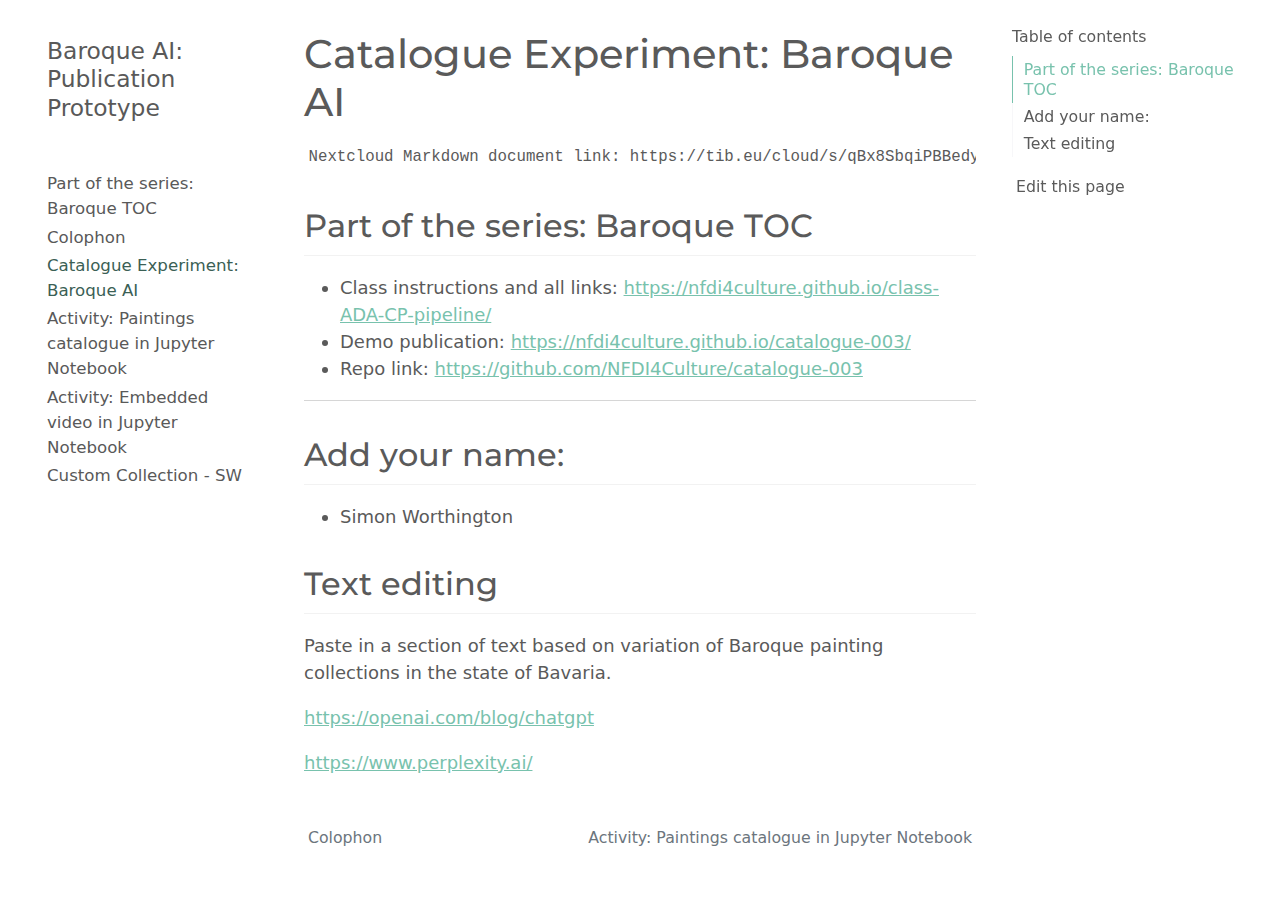
==== docs/collection003.html @ 7a8c7f81 "updates" ====
<!DOCTYPE html>
<html xmlns="http://www.w3.org/1999/xhtml" lang="en" xml:lang="en"><head>

<meta charset="utf-8">
<meta name="generator" content="quarto-1.2.475">

<meta name="viewport" content="width=device-width, initial-scale=1.0, user-scalable=yes">


<title>Baroque AI: Publication Prototype - 3&nbsp; Catalogue Experiment: Baroque AI</title>
<style>
code{white-space: pre-wrap;}
span.smallcaps{font-variant: small-caps;}
div.columns{display: flex; gap: min(4vw, 1.5em);}
div.column{flex: auto; overflow-x: auto;}
div.hanging-indent{margin-left: 1.5em; text-indent: -1.5em;}
ul.task-list{list-style: none;}
ul.task-list li input[type="checkbox"] {
  width: 0.8em;
  margin: 0 0.8em 0.2em -1.6em;
  vertical-align: middle;
}
</style>


<script src="site_libs/quarto-nav/quarto-nav.js"></script>
<script src="site_libs/quarto-nav/headroom.min.js"></script>
<script src="site_libs/clipboard/clipboard.min.js"></script>
<script src="site_libs/quarto-search/autocomplete.umd.js"></script>
<script src="site_libs/quarto-search/fuse.min.js"></script>
<script src="site_libs/quarto-search/quarto-search.js"></script>
<meta name="quarto:offset" content="./">
<link href="./paintings.html" rel="next">
<link href="./colophon.html" rel="prev">
<script src="site_libs/quarto-html/quarto.js"></script>
<script src="site_libs/quarto-html/popper.min.js"></script>
<script src="site_libs/quarto-html/tippy.umd.min.js"></script>
<script src="site_libs/quarto-html/anchor.min.js"></script>
<link href="site_libs/quarto-html/tippy.css" rel="stylesheet">
<link href="site_libs/quarto-html/quarto-syntax-highlighting.css" rel="stylesheet" id="quarto-text-highlighting-styles">
<script src="site_libs/bootstrap/bootstrap.min.js"></script>
<link href="site_libs/bootstrap/bootstrap-icons.css" rel="stylesheet">
<link href="site_libs/bootstrap/bootstrap.min.css" rel="stylesheet" id="quarto-bootstrap" data-mode="light">
<script id="quarto-search-options" type="application/json">{
  "location": "sidebar",
  "copy-button": false,
  "collapse-after": 3,
  "panel-placement": "start",
  "type": "textbox",
  "limit": 20,
  "language": {
    "search-no-results-text": "No results",
    "search-matching-documents-text": "matching documents",
    "search-copy-link-title": "Copy link to search",
    "search-hide-matches-text": "Hide additional matches",
    "search-more-match-text": "more match in this document",
    "search-more-matches-text": "more matches in this document",
    "search-clear-button-title": "Clear",
    "search-detached-cancel-button-title": "Cancel",
    "search-submit-button-title": "Submit"
  }
}</script>
<script async="" src="https://hypothes.is/embed.js"></script>


</head>

<body class="nav-sidebar floating">

<div id="quarto-search-results"></div>
  <header id="quarto-header" class="headroom fixed-top">
  <nav class="quarto-secondary-nav" data-bs-toggle="collapse" data-bs-target="#quarto-sidebar" aria-controls="quarto-sidebar" aria-expanded="false" aria-label="Toggle sidebar navigation" onclick="if (window.quartoToggleHeadroom) { window.quartoToggleHeadroom(); }">
    <div class="container-fluid d-flex justify-content-between">
      <h1 class="quarto-secondary-nav-title"><span class="chapter-title">Catalogue Experiment: Baroque AI</span></h1>
      <button type="button" class="quarto-btn-toggle btn" aria-label="Show secondary navigation">
        <i class="bi bi-chevron-right"></i>
      </button>
    </div>
  </nav>
</header>
<!-- content -->
<div id="quarto-content" class="quarto-container page-columns page-rows-contents page-layout-article">
<!-- sidebar -->
  <nav id="quarto-sidebar" class="sidebar collapse sidebar-navigation floating overflow-auto">
    <div class="pt-lg-2 mt-2 text-left sidebar-header">
    <div class="sidebar-title mb-0 py-0">
      <a href="./">Baroque AI: Publication Prototype</a> 
        <div class="sidebar-tools-main">
    <a href="https://github.com/NFDI4Culture/catalogue-003" title="Source Code" class="sidebar-tool px-1"><i class="bi bi-github"></i></a>
    <a href="./Baroque-AI--Publication-Prototype.pdf" title="Download PDF" class="sidebar-tool px-1"><i class="bi bi-file-pdf"></i></a>
</div>
    </div>
      </div>
      <div class="mt-2 flex-shrink-0 align-items-center">
        <div class="sidebar-search">
        <div id="quarto-search" class="" title="Search"></div>
        </div>
      </div>
    <div class="sidebar-menu-container"> 
    <ul class="list-unstyled mt-1">
        <li class="sidebar-item">
  <div class="sidebar-item-container"> 
  <a href="./index.html" class="sidebar-item-text sidebar-link"><span class="chapter-title">Part of the series: Baroque TOC</span></a>
  </div>
</li>
        <li class="sidebar-item">
  <div class="sidebar-item-container"> 
  <a href="./colophon.html" class="sidebar-item-text sidebar-link"><span class="chapter-title">Colophon</span></a>
  </div>
</li>
        <li class="sidebar-item">
  <div class="sidebar-item-container"> 
  <a href="./collection003.html" class="sidebar-item-text sidebar-link active"><span class="chapter-title">Catalogue Experiment: Baroque AI</span></a>
  </div>
</li>
        <li class="sidebar-item">
  <div class="sidebar-item-container"> 
  <a href="./paintings.html" class="sidebar-item-text sidebar-link"><span class="chapter-title">Activity: Paintings catalogue in Jupyter Notebook</span></a>
  </div>
</li>
        <li class="sidebar-item">
  <div class="sidebar-item-container"> 
  <a href="./video.html" class="sidebar-item-text sidebar-link"><span class="chapter-title">Activity: Embedded video in Jupyter Notebook</span></a>
  </div>
</li>
        <li class="sidebar-item">
  <div class="sidebar-item-container"> 
  <a href="./sw-collection.html" class="sidebar-item-text sidebar-link"><span class="chapter-title">Custom Collection - SW</span></a>
  </div>
</li>
    </ul>
    </div>
</nav>
<!-- margin-sidebar -->
    <div id="quarto-margin-sidebar" class="sidebar margin-sidebar">
        <nav id="TOC" role="doc-toc" class="toc-active">
    <h2 id="toc-title">Table of contents</h2>
   
  <ul>
  <li><a href="#part-of-the-series-baroque-toc" id="toc-part-of-the-series-baroque-toc" class="nav-link active" data-scroll-target="#part-of-the-series-baroque-toc">Part of the series: Baroque TOC</a></li>
  <li><a href="#add-your-name" id="toc-add-your-name" class="nav-link" data-scroll-target="#add-your-name">Add your name:</a></li>
  <li><a href="#text-editing" id="toc-text-editing" class="nav-link" data-scroll-target="#text-editing">Text editing</a></li>
  </ul>
<div class="toc-actions"><div><i class="bi bi-github"></i></div><div class="action-links"><p><a href="https://github.com/NFDI4Culture/catalogue-003/edit/main/collection003.qmd" class="toc-action">Edit this page</a></p></div></div></nav>
    </div>
<!-- main -->
<main class="content" id="quarto-document-content">

<header id="title-block-header" class="quarto-title-block default">
<div class="quarto-title">
<h1 class="title d-none d-lg-block"><span class="chapter-title">Catalogue Experiment: Baroque AI</span></h1>
</div>



<div class="quarto-title-meta">

    
  
    
  </div>
  

</header>

<pre><code>Nextcloud Markdown document link: https://tib.eu/cloud/s/qBx8SbqiPBBedye </code></pre>
<section id="part-of-the-series-baroque-toc" class="level2">
<h2 class="anchored" data-anchor-id="part-of-the-series-baroque-toc">Part of the series: Baroque TOC</h2>
<ul>
<li>Class instructions and all links: <a href="https://nfdi4culture.github.io/class-ADA-CP-pipeline/" class="uri">https://nfdi4culture.github.io/class-ADA-CP-pipeline/</a></li>
<li>Demo publication: <a href="https://nfdi4culture.github.io/catalogue-003/" class="uri">https://nfdi4culture.github.io/catalogue-003/</a></li>
<li>Repo link: <a href="https://github.com/NFDI4Culture/catalogue-003" class="uri">https://github.com/NFDI4Culture/catalogue-003</a></li>
</ul>
<hr>
</section>
<section id="add-your-name" class="level2">
<h2 class="anchored" data-anchor-id="add-your-name">Add your name:</h2>
<ul>
<li>Simon Worthington</li>
</ul>
</section>
<section id="text-editing" class="level2">
<h2 class="anchored" data-anchor-id="text-editing">Text editing</h2>
<p>Paste in a section of text based on variation of Baroque painting collections in the state of Bavaria.</p>
<p><a href="https://openai.com/blog/chatgpt" class="uri">https://openai.com/blog/chatgpt</a></p>
<p><a href="https://www.perplexity.ai/" class="uri">https://www.perplexity.ai/</a></p>


</section>

</main> <!-- /main -->
<script id="quarto-html-after-body" type="application/javascript">
window.document.addEventListener("DOMContentLoaded", function (event) {
  const toggleBodyColorMode = (bsSheetEl) => {
    const mode = bsSheetEl.getAttribute("data-mode");
    const bodyEl = window.document.querySelector("body");
    if (mode === "dark") {
      bodyEl.classList.add("quarto-dark");
      bodyEl.classList.remove("quarto-light");
    } else {
      bodyEl.classList.add("quarto-light");
      bodyEl.classList.remove("quarto-dark");
    }
  }
  const toggleBodyColorPrimary = () => {
    const bsSheetEl = window.document.querySelector("link#quarto-bootstrap");
    if (bsSheetEl) {
      toggleBodyColorMode(bsSheetEl);
    }
  }
  toggleBodyColorPrimary();  
  const icon = "";
  const anchorJS = new window.AnchorJS();
  anchorJS.options = {
    placement: 'right',
    icon: icon
  };
  anchorJS.add('.anchored');
  const clipboard = new window.ClipboardJS('.code-copy-button', {
    target: function(trigger) {
      return trigger.previousElementSibling;
    }
  });
  clipboard.on('success', function(e) {
    // button target
    const button = e.trigger;
    // don't keep focus
    button.blur();
    // flash "checked"
    button.classList.add('code-copy-button-checked');
    var currentTitle = button.getAttribute("title");
    button.setAttribute("title", "Copied!");
    let tooltip;
    if (window.bootstrap) {
      button.setAttribute("data-bs-toggle", "tooltip");
      button.setAttribute("data-bs-placement", "left");
      button.setAttribute("data-bs-title", "Copied!");
      tooltip = new bootstrap.Tooltip(button, 
        { trigger: "manual", 
          customClass: "code-copy-button-tooltip",
          offset: [0, -8]});
      tooltip.show();    
    }
    setTimeout(function() {
      if (tooltip) {
        tooltip.hide();
        button.removeAttribute("data-bs-title");
        button.removeAttribute("data-bs-toggle");
        button.removeAttribute("data-bs-placement");
      }
      button.setAttribute("title", currentTitle);
      button.classList.remove('code-copy-button-checked');
    }, 1000);
    // clear code selection
    e.clearSelection();
  });
  function tippyHover(el, contentFn) {
    const config = {
      allowHTML: true,
      content: contentFn,
      maxWidth: 500,
      delay: 100,
      arrow: false,
      appendTo: function(el) {
          return el.parentElement;
      },
      interactive: true,
      interactiveBorder: 10,
      theme: 'quarto',
      placement: 'bottom-start'
    };
    window.tippy(el, config); 
  }
  const noterefs = window.document.querySelectorAll('a[role="doc-noteref"]');
  for (var i=0; i<noterefs.length; i++) {
    const ref = noterefs[i];
    tippyHover(ref, function() {
      // use id or data attribute instead here
      let href = ref.getAttribute('data-footnote-href') || ref.getAttribute('href');
      try { href = new URL(href).hash; } catch {}
      const id = href.replace(/^#\/?/, "");
      const note = window.document.getElementById(id);
      return note.innerHTML;
    });
  }
  const findCites = (el) => {
    const parentEl = el.parentElement;
    if (parentEl) {
      const cites = parentEl.dataset.cites;
      if (cites) {
        return {
          el,
          cites: cites.split(' ')
        };
      } else {
        return findCites(el.parentElement)
      }
    } else {
      return undefined;
    }
  };
  var bibliorefs = window.document.querySelectorAll('a[role="doc-biblioref"]');
  for (var i=0; i<bibliorefs.length; i++) {
    const ref = bibliorefs[i];
    const citeInfo = findCites(ref);
    if (citeInfo) {
      tippyHover(citeInfo.el, function() {
        var popup = window.document.createElement('div');
        citeInfo.cites.forEach(function(cite) {
          var citeDiv = window.document.createElement('div');
          citeDiv.classList.add('hanging-indent');
          citeDiv.classList.add('csl-entry');
          var biblioDiv = window.document.getElementById('ref-' + cite);
          if (biblioDiv) {
            citeDiv.innerHTML = biblioDiv.innerHTML;
          }
          popup.appendChild(citeDiv);
        });
        return popup.innerHTML;
      });
    }
  }
});
</script>
<nav class="page-navigation">
  <div class="nav-page nav-page-previous">
      <a href="./colophon.html" class="pagination-link">
        <i class="bi bi-arrow-left-short"></i> <span class="nav-page-text"><span class="chapter-title">Colophon</span></span>
      </a>          
  </div>
  <div class="nav-page nav-page-next">
      <a href="./paintings.html" class="pagination-link">
        <span class="nav-page-text"><span class="chapter-title">Activity: Paintings catalogue in Jupyter Notebook</span></span> <i class="bi bi-arrow-right-short"></i>
      </a>
  </div>
</nav>
</div> <!-- /content -->



</body></html>
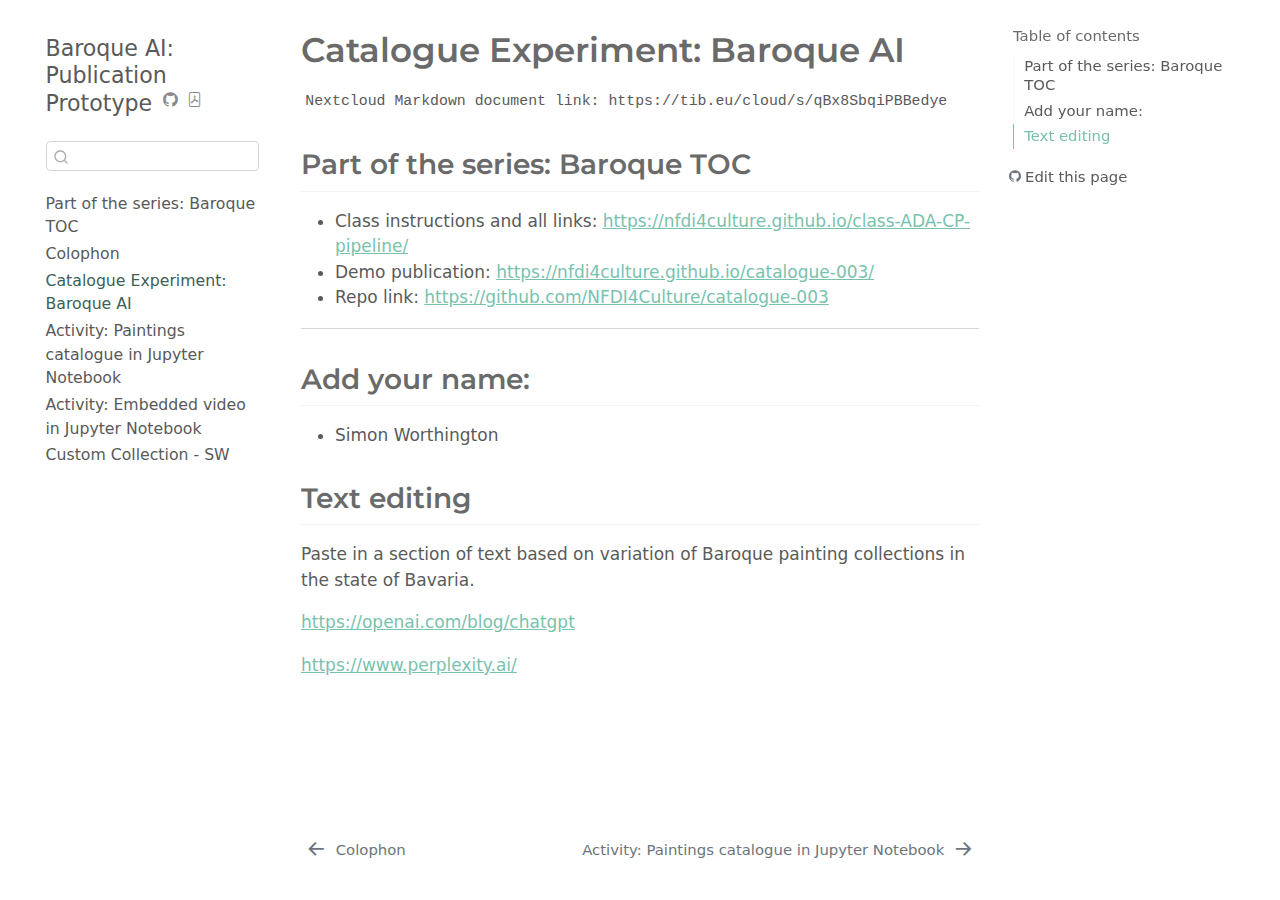
==== commit f9669c50: "changed my collection query" ====
--- a/docs/collection003.html
+++ b/docs/collection003.html
@@ -2,12 +2,12 @@
 <html xmlns="http://www.w3.org/1999/xhtml" lang="en" xml:lang="en"><head>
 
 <meta charset="utf-8">
-<meta name="generator" content="quarto-1.2.475">
+<meta name="generator" content="quarto-1.3.287">
 
 <meta name="viewport" content="width=device-width, initial-scale=1.0, user-scalable=yes">
 
 
-<title>Baroque AI: Publication Prototype - 3&nbsp; Catalogue Experiment: Baroque AI</title>
+<title>Baroque AI: Publication Prototype - Catalogue Experiment: Baroque AI</title>
 <style>
 code{white-space: pre-wrap;}
 span.smallcaps{font-variant: small-caps;}
@@ -17,7 +17,7 @@
 ul.task-list{list-style: none;}
 ul.task-list li input[type="checkbox"] {
   width: 0.8em;
-  margin: 0 0.8em 0.2em -1.6em;
+  margin: 0 0.8em 0.2em -1em; /* quarto-specific, see https://github.com/quarto-dev/quarto-cli/issues/4556 */ 
   vertical-align: middle;
 }
 </style>
@@ -69,11 +69,16 @@
 
 <div id="quarto-search-results"></div>
   <header id="quarto-header" class="headroom fixed-top">
-  <nav class="quarto-secondary-nav" data-bs-toggle="collapse" data-bs-target="#quarto-sidebar" aria-controls="quarto-sidebar" aria-expanded="false" aria-label="Toggle sidebar navigation" onclick="if (window.quartoToggleHeadroom) { window.quartoToggleHeadroom(); }">
-    <div class="container-fluid d-flex justify-content-between">
-      <h1 class="quarto-secondary-nav-title"><span class="chapter-title">Catalogue Experiment: Baroque AI</span></h1>
-      <button type="button" class="quarto-btn-toggle btn" aria-label="Show secondary navigation">
-        <i class="bi bi-chevron-right"></i>
+  <nav class="quarto-secondary-nav">
+    <div class="container-fluid d-flex">
+      <button type="button" class="quarto-btn-toggle btn" data-bs-toggle="collapse" data-bs-target="#quarto-sidebar,#quarto-sidebar-glass" aria-controls="quarto-sidebar" aria-expanded="false" aria-label="Toggle sidebar navigation" onclick="if (window.quartoToggleHeadroom) { window.quartoToggleHeadroom(); }">
+        <i class="bi bi-layout-text-sidebar-reverse"></i>
+      </button>
+      <nav class="quarto-page-breadcrumbs" aria-label="breadcrumb"><ol class="breadcrumb"><li class="breadcrumb-item"><a href="./collection003.html"><span class="chapter-number">3</span>&nbsp; <span class="chapter-title">Catalogue Experiment: Baroque AI</span></a></li></ol></nav>
+      <a class="flex-grow-1" role="button" data-bs-toggle="collapse" data-bs-target="#quarto-sidebar,#quarto-sidebar-glass" aria-controls="quarto-sidebar" aria-expanded="false" aria-label="Toggle sidebar navigation" onclick="if (window.quartoToggleHeadroom) { window.quartoToggleHeadroom(); }">      
+      </a>
+      <button type="button" class="btn quarto-search-button" aria-label="Search" onclick="window.quartoOpenSearch();">
+        <i class="bi bi-search"></i>
       </button>
     </div>
   </nav>
@@ -81,21 +86,21 @@
 <!-- content -->
 <div id="quarto-content" class="quarto-container page-columns page-rows-contents page-layout-article">
 <!-- sidebar -->
-  <nav id="quarto-sidebar" class="sidebar collapse sidebar-navigation floating overflow-auto">
+  <nav id="quarto-sidebar" class="sidebar collapse collapse-horizontal sidebar-navigation floating overflow-auto">
     <div class="pt-lg-2 mt-2 text-left sidebar-header">
     <div class="sidebar-title mb-0 py-0">
       <a href="./">Baroque AI: Publication Prototype</a> 
         <div class="sidebar-tools-main">
-    <a href="https://github.com/NFDI4Culture/catalogue-003" title="Source Code" class="sidebar-tool px-1"><i class="bi bi-github"></i></a>
-    <a href="./Baroque-AI--Publication-Prototype.pdf" title="Download PDF" class="sidebar-tool px-1"><i class="bi bi-file-pdf"></i></a>
+    <a href="https://github.com/NFDI4Culture/catalogue-003" title="Source Code" class="quarto-navigation-tool px-1" aria-label="Source Code"><i class="bi bi-github"></i></a>
+    <a href="./Baroque-AI--Publication-Prototype.pdf" title="Download PDF" class="quarto-navigation-tool px-1" aria-label="Download PDF"><i class="bi bi-file-pdf"></i></a>
 </div>
     </div>
       </div>
-      <div class="mt-2 flex-shrink-0 align-items-center">
+        <div class="mt-2 flex-shrink-0 align-items-center">
         <div class="sidebar-search">
         <div id="quarto-search" class="" title="Search"></div>
         </div>
-      </div>
+        </div>
     <div class="sidebar-menu-container"> 
     <ul class="list-unstyled mt-1">
         <li class="sidebar-item">
@@ -131,6 +136,7 @@
     </ul>
     </div>
 </nav>
+<div id="quarto-sidebar-glass" data-bs-toggle="collapse" data-bs-target="#quarto-sidebar,#quarto-sidebar-glass"></div>
 <!-- margin-sidebar -->
     <div id="quarto-margin-sidebar" class="sidebar margin-sidebar">
         <nav id="TOC" role="doc-toc" class="toc-active">
@@ -148,7 +154,7 @@
 
 <header id="title-block-header" class="quarto-title-block default">
 <div class="quarto-title">
-<h1 class="title d-none d-lg-block"><span class="chapter-title">Catalogue Experiment: Baroque AI</span></h1>
+<h1 class="title"><span class="chapter-title">Catalogue Experiment: Baroque AI</span></h1>
 </div>
 
 
@@ -216,9 +222,23 @@
     icon: icon
   };
   anchorJS.add('.anchored');
+  const isCodeAnnotation = (el) => {
+    for (const clz of el.classList) {
+      if (clz.startsWith('code-annotation-')) {                     
+        return true;
+      }
+    }
+    return false;
+  }
   const clipboard = new window.ClipboardJS('.code-copy-button', {
-    target: function(trigger) {
-      return trigger.previousElementSibling;
+    text: function(trigger) {
+      const codeEl = trigger.previousElementSibling.cloneNode(true);
+      for (const childEl of codeEl.children) {
+        if (isCodeAnnotation(childEl)) {
+          childEl.remove();
+        }
+      }
+      return codeEl.innerText;
     }
   });
   clipboard.on('success', function(e) {
@@ -283,6 +303,92 @@
       return note.innerHTML;
     });
   }
+      let selectedAnnoteEl;
+      const selectorForAnnotation = ( cell, annotation) => {
+        let cellAttr = 'data-code-cell="' + cell + '"';
+        let lineAttr = 'data-code-annotation="' +  annotation + '"';
+        const selector = 'span[' + cellAttr + '][' + lineAttr + ']';
+        return selector;
+      }
+      const selectCodeLines = (annoteEl) => {
+        const doc = window.document;
+        const targetCell = annoteEl.getAttribute("data-target-cell");
+        const targetAnnotation = annoteEl.getAttribute("data-target-annotation");
+        const annoteSpan = window.document.querySelector(selectorForAnnotation(targetCell, targetAnnotation));
+        const lines = annoteSpan.getAttribute("data-code-lines").split(",");
+        const lineIds = lines.map((line) => {
+          return targetCell + "-" + line;
+        })
+        let top = null;
+        let height = null;
+        let parent = null;
+        if (lineIds.length > 0) {
+            //compute the position of the single el (top and bottom and make a div)
+            const el = window.document.getElementById(lineIds[0]);
+            top = el.offsetTop;
+            height = el.offsetHeight;
+            parent = el.parentElement.parentElement;
+          if (lineIds.length > 1) {
+            const lastEl = window.document.getElementById(lineIds[lineIds.length - 1]);
+            const bottom = lastEl.offsetTop + lastEl.offsetHeight;
+            height = bottom - top;
+          }
+          if (top !== null && height !== null && parent !== null) {
+            // cook up a div (if necessary) and position it 
+            let div = window.document.getElementById("code-annotation-line-highlight");
+            if (div === null) {
+              div = window.document.createElement("div");
+              div.setAttribute("id", "code-annotation-line-highlight");
+              div.style.position = 'absolute';
+              parent.appendChild(div);
+            }
+            div.style.top = top - 2 + "px";
+            div.style.height = height + 4 + "px";
+            let gutterDiv = window.document.getElementById("code-annotation-line-highlight-gutter");
+            if (gutterDiv === null) {
+              gutterDiv = window.document.createElement("div");
+              gutterDiv.setAttribute("id", "code-annotation-line-highlight-gutter");
+              gutterDiv.style.position = 'absolute';
+              const codeCell = window.document.getElementById(targetCell);
+              const gutter = codeCell.querySelector('.code-annotation-gutter');
+              gutter.appendChild(gutterDiv);
+            }
+            gutterDiv.style.top = top - 2 + "px";
+            gutterDiv.style.height = height + 4 + "px";
+          }
+          selectedAnnoteEl = annoteEl;
+        }
+      };
+      const unselectCodeLines = () => {
+        const elementsIds = ["code-annotation-line-highlight", "code-annotation-line-highlight-gutter"];
+        elementsIds.forEach((elId) => {
+          const div = window.document.getElementById(elId);
+          if (div) {
+            div.remove();
+          }
+        });
+        selectedAnnoteEl = undefined;
+      };
+      // Attach click handler to the DT
+      const annoteDls = window.document.querySelectorAll('dt[data-target-cell]');
+      for (const annoteDlNode of annoteDls) {
+        annoteDlNode.addEventListener('click', (event) => {
+          const clickedEl = event.target;
+          if (clickedEl !== selectedAnnoteEl) {
+            unselectCodeLines();
+            const activeEl = window.document.querySelector('dt[data-target-cell].code-annotation-active');
+            if (activeEl) {
+              activeEl.classList.remove('code-annotation-active');
+            }
+            selectCodeLines(clickedEl);
+            clickedEl.classList.add('code-annotation-active');
+          } else {
+            // Unselect the line
+            unselectCodeLines();
+            clickedEl.classList.remove('code-annotation-active');
+          }
+        });
+      }
   const findCites = (el) => {
     const parentEl = el.parentElement;
     if (parentEl) {
--- a/docs/site_libs/quarto-html/quarto-syntax-highlighting.css
+++ b/docs/site_libs/quarto-html/quarto-syntax-highlighting.css
@@ -0,0 +1,203 @@
+/* quarto syntax highlight colors */
+:root {
+  --quarto-hl-ot-color: #003B4F;
+  --quarto-hl-at-color: #657422;
+  --quarto-hl-ss-color: #20794D;
+  --quarto-hl-an-color: #5E5E5E;
+  --quarto-hl-fu-color: #4758AB;
+  --quarto-hl-st-color: #20794D;
+  --quarto-hl-cf-color: #003B4F;
+  --quarto-hl-op-color: #5E5E5E;
+  --quarto-hl-er-color: #AD0000;
+  --quarto-hl-bn-color: #AD0000;
+  --quarto-hl-al-color: #AD0000;
+  --quarto-hl-va-color: #111111;
+  --quarto-hl-bu-color: inherit;
+  --quarto-hl-ex-color: inherit;
+  --quarto-hl-pp-color: #AD0000;
+  --quarto-hl-in-color: #5E5E5E;
+  --quarto-hl-vs-color: #20794D;
+  --quarto-hl-wa-color: #5E5E5E;
+  --quarto-hl-do-color: #5E5E5E;
+  --quarto-hl-im-color: #00769E;
+  --quarto-hl-ch-color: #20794D;
+  --quarto-hl-dt-color: #AD0000;
+  --quarto-hl-fl-color: #AD0000;
+  --quarto-hl-co-color: #5E5E5E;
+  --quarto-hl-cv-color: #5E5E5E;
+  --quarto-hl-cn-color: #8f5902;
+  --quarto-hl-sc-color: #5E5E5E;
+  --quarto-hl-dv-color: #AD0000;
+  --quarto-hl-kw-color: #003B4F;
+}
+
+/* other quarto variables */
+:root {
+  --quarto-font-monospace: SFMono-Regular, Menlo, Monaco, Consolas, "Liberation Mono", "Courier New", monospace;
+}
+
+pre > code.sourceCode > span {
+  color: #003B4F;
+}
+
+code span {
+  color: #003B4F;
+}
+
+code.sourceCode > span {
+  color: #003B4F;
+}
+
+div.sourceCode,
+div.sourceCode pre.sourceCode {
+  color: #003B4F;
+}
+
+code span.ot {
+  color: #003B4F;
+  font-style: inherit;
+}
+
+code span.at {
+  color: #657422;
+  font-style: inherit;
+}
+
+code span.ss {
+  color: #20794D;
+  font-style: inherit;
+}
+
+code span.an {
+  color: #5E5E5E;
+  font-style: inherit;
+}
+
+code span.fu {
+  color: #4758AB;
+  font-style: inherit;
+}
+
+code span.st {
+  color: #20794D;
+  font-style: inherit;
+}
+
+code span.cf {
+  color: #003B4F;
+  font-style: inherit;
+}
+
+code span.op {
+  color: #5E5E5E;
+  font-style: inherit;
+}
+
+code span.er {
+  color: #AD0000;
+  font-style: inherit;
+}
+
+code span.bn {
+  color: #AD0000;
+  font-style: inherit;
+}
+
+code span.al {
+  color: #AD0000;
+  font-style: inherit;
+}
+
+code span.va {
+  color: #111111;
+  font-style: inherit;
+}
+
+code span.bu {
+  font-style: inherit;
+}
+
+code span.ex {
+  font-style: inherit;
+}
+
+code span.pp {
+  color: #AD0000;
+  font-style: inherit;
+}
+
+code span.in {
+  color: #5E5E5E;
+  font-style: inherit;
+}
+
+code span.vs {
+  color: #20794D;
+  font-style: inherit;
+}
+
+code span.wa {
+  color: #5E5E5E;
+  font-style: italic;
+}
+
+code span.do {
+  color: #5E5E5E;
+  font-style: italic;
+}
+
+code span.im {
+  color: #00769E;
+  font-style: inherit;
+}
+
+code span.ch {
+  color: #20794D;
+  font-style: inherit;
+}
+
+code span.dt {
+  color: #AD0000;
+  font-style: inherit;
+}
+
+code span.fl {
+  color: #AD0000;
+  font-style: inherit;
+}
+
+code span.co {
+  color: #5E5E5E;
+  font-style: inherit;
+}
+
+code span.cv {
+  color: #5E5E5E;
+  font-style: italic;
+}
+
+code span.cn {
+  color: #8f5902;
+  font-style: inherit;
+}
+
+code span.sc {
+  color: #5E5E5E;
+  font-style: inherit;
+}
+
+code span.dv {
+  color: #AD0000;
+  font-style: inherit;
+}
+
+code span.kw {
+  color: #003B4F;
+  font-style: inherit;
+}
+
+.prevent-inlining {
+  content: "</";
+}
+
+/*# sourceMappingURL=debc5d5d77c3f9108843748ff7464032.css.map */
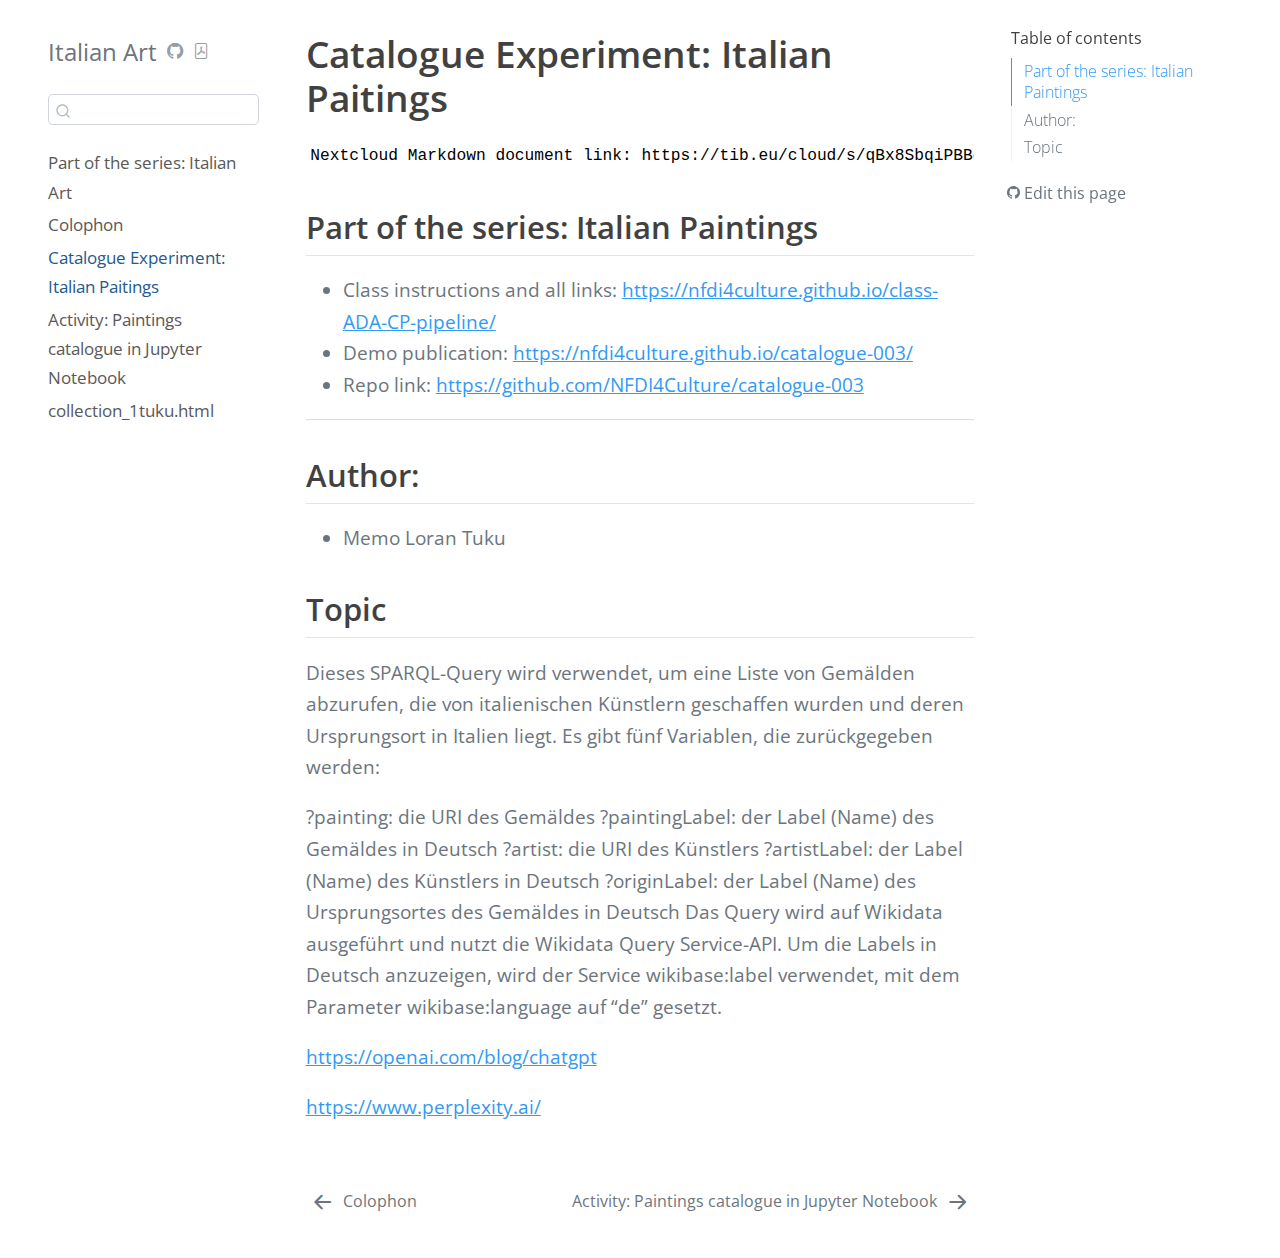
==== commit 200b6449: "results of "Publishing Task"" ====
--- a/docs/collection003.html
+++ b/docs/collection003.html
@@ -7,7 +7,7 @@
 <meta name="viewport" content="width=device-width, initial-scale=1.0, user-scalable=yes">
 
 
-<title>Baroque AI: Publication Prototype - Catalogue Experiment: Baroque AI</title>
+<title>Italian Art - Catalogue Experiment: Italian Paitings</title>
 <style>
 code{white-space: pre-wrap;}
 span.smallcaps{font-variant: small-caps;}
@@ -30,7 +30,7 @@
 <script src="site_libs/quarto-search/fuse.min.js"></script>
 <script src="site_libs/quarto-search/quarto-search.js"></script>
 <meta name="quarto:offset" content="./">
-<link href="./paintings.html" rel="next">
+<link href="./paintings_1tuku.html" rel="next">
 <link href="./colophon.html" rel="prev">
 <script src="site_libs/quarto-html/quarto.js"></script>
 <script src="site_libs/quarto-html/popper.min.js"></script>
@@ -74,7 +74,7 @@
       <button type="button" class="quarto-btn-toggle btn" data-bs-toggle="collapse" data-bs-target="#quarto-sidebar,#quarto-sidebar-glass" aria-controls="quarto-sidebar" aria-expanded="false" aria-label="Toggle sidebar navigation" onclick="if (window.quartoToggleHeadroom) { window.quartoToggleHeadroom(); }">
         <i class="bi bi-layout-text-sidebar-reverse"></i>
       </button>
-      <nav class="quarto-page-breadcrumbs" aria-label="breadcrumb"><ol class="breadcrumb"><li class="breadcrumb-item"><a href="./collection003.html"><span class="chapter-number">3</span>&nbsp; <span class="chapter-title">Catalogue Experiment: Baroque AI</span></a></li></ol></nav>
+      <nav class="quarto-page-breadcrumbs" aria-label="breadcrumb"><ol class="breadcrumb"><li class="breadcrumb-item"><a href="./collection003.html"><span class="chapter-number">3</span>&nbsp; <span class="chapter-title">Catalogue Experiment: Italian Paitings</span></a></li></ol></nav>
       <a class="flex-grow-1" role="button" data-bs-toggle="collapse" data-bs-target="#quarto-sidebar,#quarto-sidebar-glass" aria-controls="quarto-sidebar" aria-expanded="false" aria-label="Toggle sidebar navigation" onclick="if (window.quartoToggleHeadroom) { window.quartoToggleHeadroom(); }">      
       </a>
       <button type="button" class="btn quarto-search-button" aria-label="Search" onclick="window.quartoOpenSearch();">
@@ -89,10 +89,10 @@
   <nav id="quarto-sidebar" class="sidebar collapse collapse-horizontal sidebar-navigation floating overflow-auto">
     <div class="pt-lg-2 mt-2 text-left sidebar-header">
     <div class="sidebar-title mb-0 py-0">
-      <a href="./">Baroque AI: Publication Prototype</a> 
+      <a href="./">Italian Art</a> 
         <div class="sidebar-tools-main">
     <a href="https://github.com/NFDI4Culture/catalogue-003" title="Source Code" class="quarto-navigation-tool px-1" aria-label="Source Code"><i class="bi bi-github"></i></a>
-    <a href="./Baroque-AI--Publication-Prototype.pdf" title="Download PDF" class="quarto-navigation-tool px-1" aria-label="Download PDF"><i class="bi bi-file-pdf"></i></a>
+    <a href="./Italian-Art.pdf" title="Download PDF" class="quarto-navigation-tool px-1" aria-label="Download PDF"><i class="bi bi-file-pdf"></i></a>
 </div>
     </div>
       </div>
@@ -105,7 +105,7 @@
     <ul class="list-unstyled mt-1">
         <li class="sidebar-item">
   <div class="sidebar-item-container"> 
-  <a href="./index.html" class="sidebar-item-text sidebar-link"><span class="chapter-title">Part of the series: Baroque TOC</span></a>
+  <a href="./index.html" class="sidebar-item-text sidebar-link"><span class="chapter-title">Part of the series: Italian Art</span></a>
   </div>
 </li>
         <li class="sidebar-item">
@@ -115,22 +115,17 @@
 </li>
         <li class="sidebar-item">
   <div class="sidebar-item-container"> 
-  <a href="./collection003.html" class="sidebar-item-text sidebar-link active"><span class="chapter-title">Catalogue Experiment: Baroque AI</span></a>
+  <a href="./collection003.html" class="sidebar-item-text sidebar-link active"><span class="chapter-title">Catalogue Experiment: Italian Paitings</span></a>
   </div>
 </li>
         <li class="sidebar-item">
   <div class="sidebar-item-container"> 
-  <a href="./paintings.html" class="sidebar-item-text sidebar-link"><span class="chapter-title">Activity: Paintings catalogue in Jupyter Notebook</span></a>
+  <a href="./paintings_1tuku.html" class="sidebar-item-text sidebar-link"><span class="chapter-title">Activity: Paintings catalogue in Jupyter Notebook</span></a>
   </div>
 </li>
         <li class="sidebar-item">
   <div class="sidebar-item-container"> 
-  <a href="./video.html" class="sidebar-item-text sidebar-link"><span class="chapter-title">Activity: Embedded video in Jupyter Notebook</span></a>
-  </div>
-</li>
-        <li class="sidebar-item">
-  <div class="sidebar-item-container"> 
-  <a href="./sw-collection.html" class="sidebar-item-text sidebar-link"><span class="chapter-title">Custom Collection - SW</span></a>
+  <a href="./collection_1tuku.html" class="sidebar-item-text sidebar-link"><span class="chapter-title">collection_1tuku.html</span></a>
   </div>
 </li>
     </ul>
@@ -143,9 +138,9 @@
     <h2 id="toc-title">Table of contents</h2>
    
   <ul>
-  <li><a href="#part-of-the-series-baroque-toc" id="toc-part-of-the-series-baroque-toc" class="nav-link active" data-scroll-target="#part-of-the-series-baroque-toc">Part of the series: Baroque TOC</a></li>
-  <li><a href="#add-your-name" id="toc-add-your-name" class="nav-link" data-scroll-target="#add-your-name">Add your name:</a></li>
-  <li><a href="#text-editing" id="toc-text-editing" class="nav-link" data-scroll-target="#text-editing">Text editing</a></li>
+  <li><a href="#part-of-the-series-italian-paintings" id="toc-part-of-the-series-italian-paintings" class="nav-link active" data-scroll-target="#part-of-the-series-italian-paintings">Part of the series: Italian Paintings</a></li>
+  <li><a href="#author" id="toc-author" class="nav-link" data-scroll-target="#author">Author:</a></li>
+  <li><a href="#topic" id="toc-topic" class="nav-link" data-scroll-target="#topic">Topic</a></li>
   </ul>
 <div class="toc-actions"><div><i class="bi bi-github"></i></div><div class="action-links"><p><a href="https://github.com/NFDI4Culture/catalogue-003/edit/main/collection003.qmd" class="toc-action">Edit this page</a></p></div></div></nav>
     </div>
@@ -154,7 +149,7 @@
 
 <header id="title-block-header" class="quarto-title-block default">
 <div class="quarto-title">
-<h1 class="title"><span class="chapter-title">Catalogue Experiment: Baroque AI</span></h1>
+<h1 class="title"><span class="chapter-title">Catalogue Experiment: Italian Paitings</span></h1>
 </div>
 
 
@@ -170,8 +165,8 @@
 </header>
 
 <pre><code>Nextcloud Markdown document link: https://tib.eu/cloud/s/qBx8SbqiPBBedye </code></pre>
-<section id="part-of-the-series-baroque-toc" class="level2">
-<h2 class="anchored" data-anchor-id="part-of-the-series-baroque-toc">Part of the series: Baroque TOC</h2>
+<section id="part-of-the-series-italian-paintings" class="level2">
+<h2 class="anchored" data-anchor-id="part-of-the-series-italian-paintings">Part of the series: Italian Paintings</h2>
 <ul>
 <li>Class instructions and all links: <a href="https://nfdi4culture.github.io/class-ADA-CP-pipeline/" class="uri">https://nfdi4culture.github.io/class-ADA-CP-pipeline/</a></li>
 <li>Demo publication: <a href="https://nfdi4culture.github.io/catalogue-003/" class="uri">https://nfdi4culture.github.io/catalogue-003/</a></li>
@@ -179,15 +174,16 @@
 </ul>
 <hr>
 </section>
-<section id="add-your-name" class="level2">
-<h2 class="anchored" data-anchor-id="add-your-name">Add your name:</h2>
+<section id="author" class="level2">
+<h2 class="anchored" data-anchor-id="author">Author:</h2>
 <ul>
-<li>Simon Worthington</li>
+<li>Memo Loran Tuku</li>
 </ul>
 </section>
-<section id="text-editing" class="level2">
-<h2 class="anchored" data-anchor-id="text-editing">Text editing</h2>
-<p>Paste in a section of text based on variation of Baroque painting collections in the state of Bavaria.</p>
+<section id="topic" class="level2">
+<h2 class="anchored" data-anchor-id="topic">Topic</h2>
+<p>Dieses SPARQL-Query wird verwendet, um eine Liste von Gemälden abzurufen, die von italienischen Künstlern geschaffen wurden und deren Ursprungsort in Italien liegt. Es gibt fünf Variablen, die zurückgegeben werden:</p>
+<p>?painting: die URI des Gemäldes ?paintingLabel: der Label (Name) des Gemäldes in Deutsch ?artist: die URI des Künstlers ?artistLabel: der Label (Name) des Künstlers in Deutsch ?originLabel: der Label (Name) des Ursprungsortes des Gemäldes in Deutsch Das Query wird auf Wikidata ausgeführt und nutzt die Wikidata Query Service-API. Um die Labels in Deutsch anzuzeigen, wird der Service wikibase:label verwendet, mit dem Parameter wikibase:language auf “de” gesetzt.</p>
 <p><a href="https://openai.com/blog/chatgpt" class="uri">https://openai.com/blog/chatgpt</a></p>
 <p><a href="https://www.perplexity.ai/" class="uri">https://www.perplexity.ai/</a></p>
 
@@ -435,7 +431,7 @@
       </a>          
   </div>
   <div class="nav-page nav-page-next">
-      <a href="./paintings.html" class="pagination-link">
+      <a href="./paintings_1tuku.html" class="pagination-link">
         <span class="nav-page-text"><span class="chapter-title">Activity: Paintings catalogue in Jupyter Notebook</span></span> <i class="bi bi-arrow-right-short"></i>
       </a>
   </div>
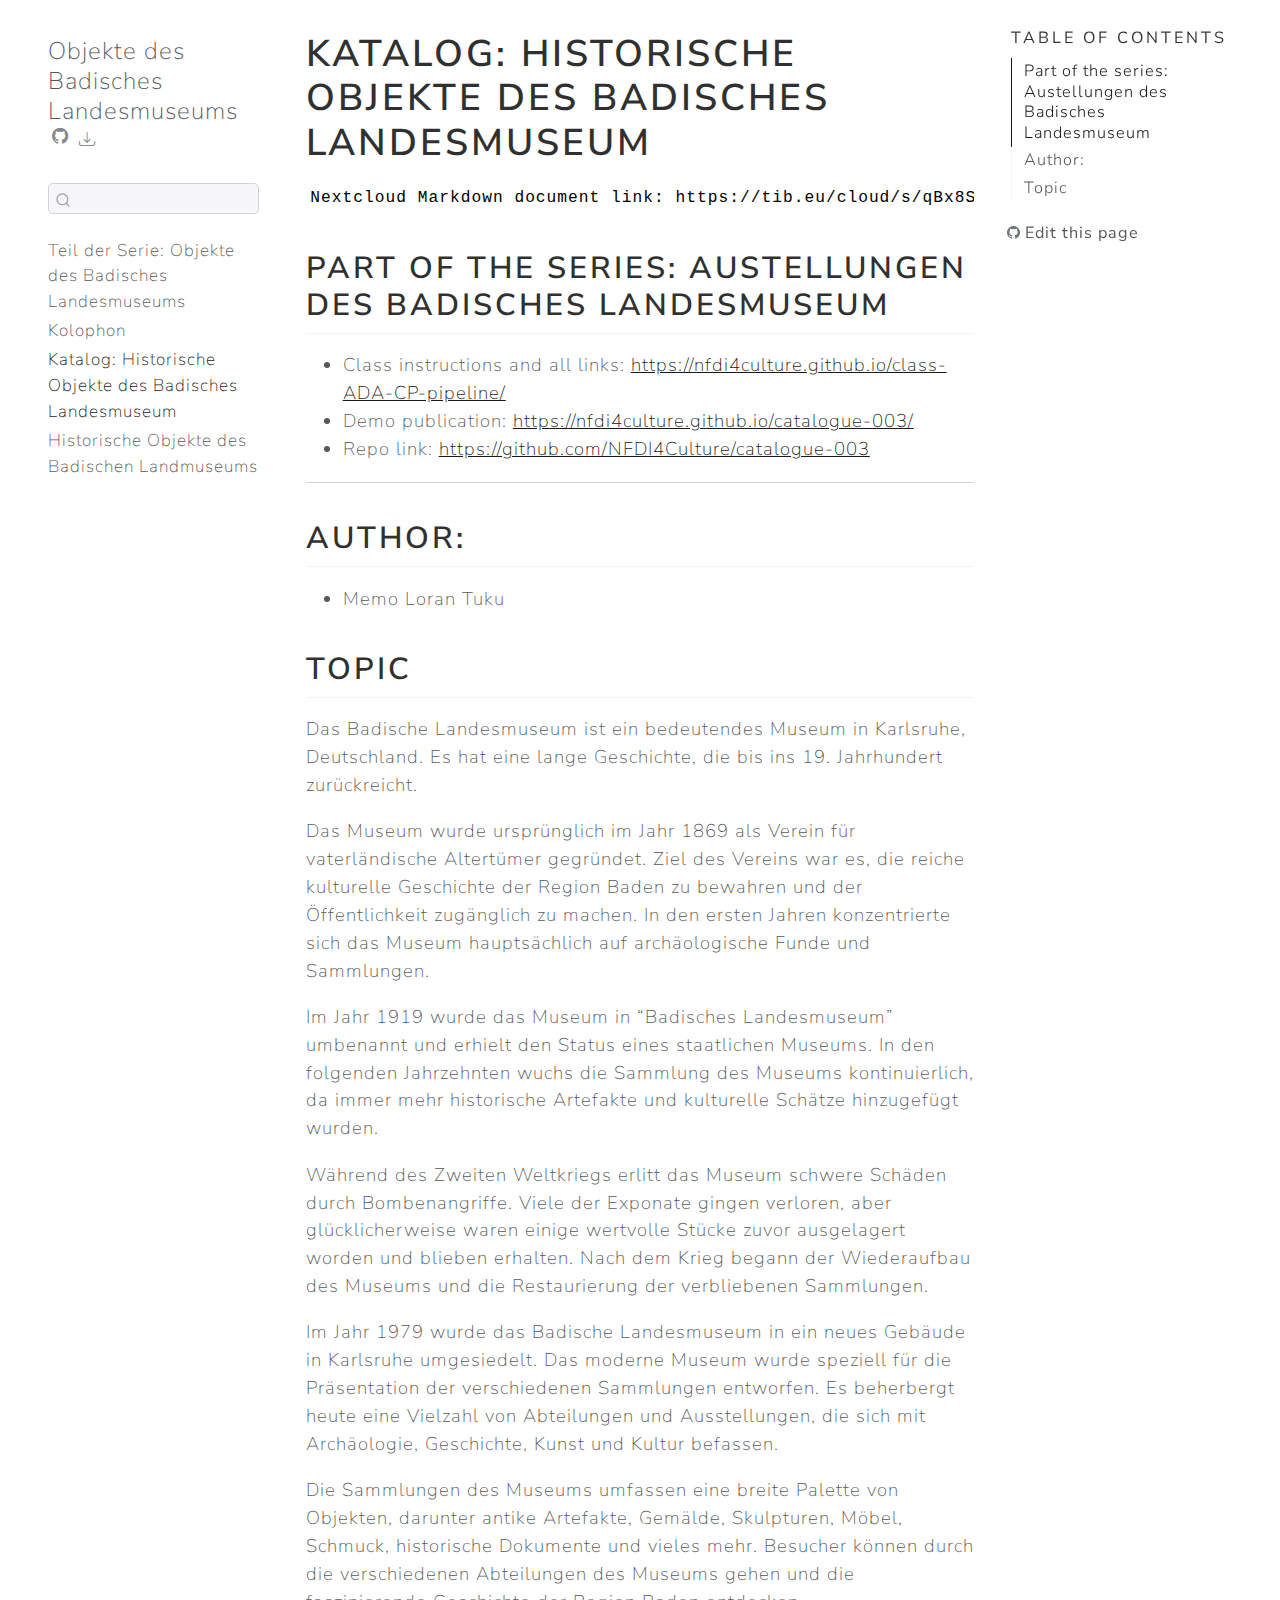
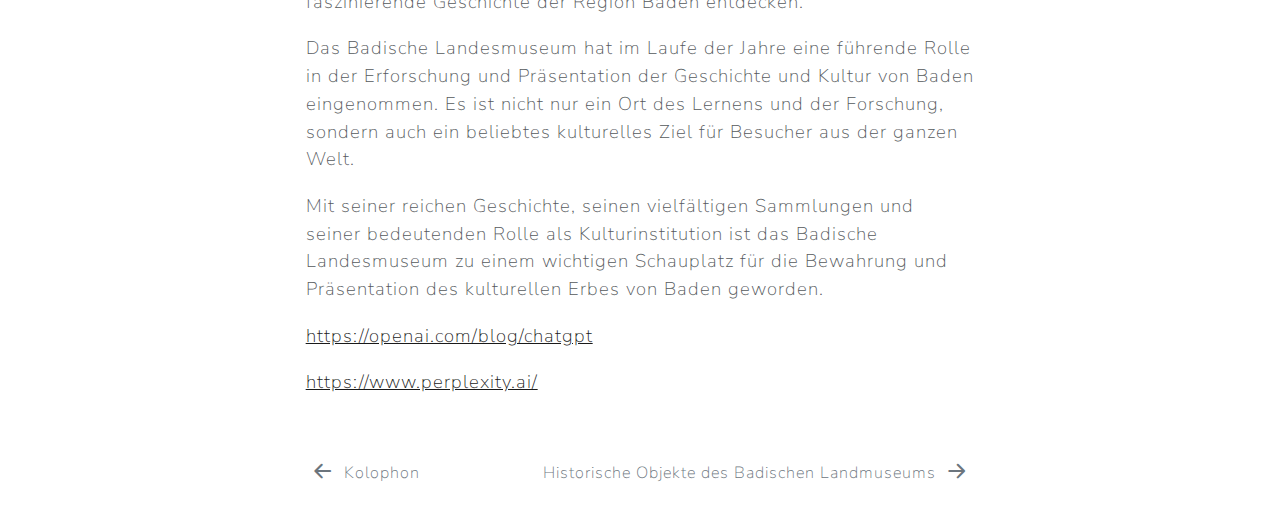
==== commit b265727a: "updated assigment" ====
--- a/docs/collection003.html
+++ b/docs/collection003.html
@@ -7,7 +7,7 @@
 <meta name="viewport" content="width=device-width, initial-scale=1.0, user-scalable=yes">
 
 
-<title>Italian Art - Catalogue Experiment: Italian Paitings</title>
+<title>Objekte des Badisches Landesmuseums - Katalog: Historische Objekte des Badisches Landesmuseum</title>
 <style>
 code{white-space: pre-wrap;}
 span.smallcaps{font-variant: small-caps;}
@@ -74,7 +74,7 @@
       <button type="button" class="quarto-btn-toggle btn" data-bs-toggle="collapse" data-bs-target="#quarto-sidebar,#quarto-sidebar-glass" aria-controls="quarto-sidebar" aria-expanded="false" aria-label="Toggle sidebar navigation" onclick="if (window.quartoToggleHeadroom) { window.quartoToggleHeadroom(); }">
         <i class="bi bi-layout-text-sidebar-reverse"></i>
       </button>
-      <nav class="quarto-page-breadcrumbs" aria-label="breadcrumb"><ol class="breadcrumb"><li class="breadcrumb-item"><a href="./collection003.html"><span class="chapter-number">3</span>&nbsp; <span class="chapter-title">Catalogue Experiment: Italian Paitings</span></a></li></ol></nav>
+      <nav class="quarto-page-breadcrumbs" aria-label="breadcrumb"><ol class="breadcrumb"><li class="breadcrumb-item"><a href="./collection003.html"><span class="chapter-number">3</span>&nbsp; <span class="chapter-title">Katalog: Historische Objekte des Badisches Landesmuseum</span></a></li></ol></nav>
       <a class="flex-grow-1" role="button" data-bs-toggle="collapse" data-bs-target="#quarto-sidebar,#quarto-sidebar-glass" aria-controls="quarto-sidebar" aria-expanded="false" aria-label="Toggle sidebar navigation" onclick="if (window.quartoToggleHeadroom) { window.quartoToggleHeadroom(); }">      
       </a>
       <button type="button" class="btn quarto-search-button" aria-label="Search" onclick="window.quartoOpenSearch();">
@@ -89,10 +89,32 @@
   <nav id="quarto-sidebar" class="sidebar collapse collapse-horizontal sidebar-navigation floating overflow-auto">
     <div class="pt-lg-2 mt-2 text-left sidebar-header">
     <div class="sidebar-title mb-0 py-0">
-      <a href="./">Italian Art</a> 
+      <a href="./">Objekte des Badisches Landesmuseums</a> 
         <div class="sidebar-tools-main">
-    <a href="https://github.com/NFDI4Culture/catalogue-003" title="Source Code" class="quarto-navigation-tool px-1" aria-label="Source Code"><i class="bi bi-github"></i></a>
-    <a href="./Italian-Art.pdf" title="Download PDF" class="quarto-navigation-tool px-1" aria-label="Download PDF"><i class="bi bi-file-pdf"></i></a>
+    <a href="https://github.com/mloran/catalogue-003" title="Source Code" class="quarto-navigation-tool px-1" aria-label="Source Code"><i class="bi bi-github"></i></a>
+    <div class="dropdown">
+      <a href="" title="Download" id="quarto-navigation-tool-dropdown-0" class="quarto-navigation-tool dropdown-toggle px-1" data-bs-toggle="dropdown" aria-expanded="false" aria-label="Download"><i class="bi bi-download"></i></a>
+      <ul class="dropdown-menu" aria-labelledby="quarto-navigation-tool-dropdown-0">
+          <li>
+            <a class="dropdown-item sidebar-tools-main-item" href="./Objekte-des-Badisches-Landesmuseums.pdf">
+              <i class="bi bi-bi-file-pdf pe-1"></i>
+            Download PDF
+            </a>
+          </li>
+          <li>
+            <a class="dropdown-item sidebar-tools-main-item" href="./Objekte-des-Badisches-Landesmuseums.docx">
+              <i class="bi bi-bi-file-word pe-1"></i>
+            Download Docx
+            </a>
+          </li>
+          <li>
+            <a class="dropdown-item sidebar-tools-main-item" href="./Objekte-des-Badisches-Landesmuseums.epub">
+              <i class="bi bi-bi-journal pe-1"></i>
+            Download ePub
+            </a>
+          </li>
+      </ul>
+    </div>
 </div>
     </div>
       </div>
@@ -105,27 +127,22 @@
     <ul class="list-unstyled mt-1">
         <li class="sidebar-item">
   <div class="sidebar-item-container"> 
-  <a href="./index.html" class="sidebar-item-text sidebar-link"><span class="chapter-title">Part of the series: Italian Art</span></a>
+  <a href="./index.html" class="sidebar-item-text sidebar-link"><span class="chapter-title">Teil der Serie: Objekte des Badisches Landesmuseums</span></a>
   </div>
 </li>
         <li class="sidebar-item">
   <div class="sidebar-item-container"> 
-  <a href="./colophon.html" class="sidebar-item-text sidebar-link"><span class="chapter-title">Colophon</span></a>
+  <a href="./colophon.html" class="sidebar-item-text sidebar-link"><span class="chapter-title">Kolophon</span></a>
   </div>
 </li>
         <li class="sidebar-item">
   <div class="sidebar-item-container"> 
-  <a href="./collection003.html" class="sidebar-item-text sidebar-link active"><span class="chapter-title">Catalogue Experiment: Italian Paitings</span></a>
+  <a href="./collection003.html" class="sidebar-item-text sidebar-link active"><span class="chapter-title">Katalog: Historische Objekte des Badisches Landesmuseum</span></a>
   </div>
 </li>
         <li class="sidebar-item">
   <div class="sidebar-item-container"> 
-  <a href="./paintings_1tuku.html" class="sidebar-item-text sidebar-link"><span class="chapter-title">Activity: Paintings catalogue in Jupyter Notebook</span></a>
-  </div>
-</li>
-        <li class="sidebar-item">
-  <div class="sidebar-item-container"> 
-  <a href="./collection_1tuku.html" class="sidebar-item-text sidebar-link"><span class="chapter-title">collection_1tuku.html</span></a>
+  <a href="./paintings_1tuku.html" class="sidebar-item-text sidebar-link"><span class="chapter-title">Historische Objekte des Badischen Landmuseums</span></a>
   </div>
 </li>
     </ul>
@@ -138,18 +155,18 @@
     <h2 id="toc-title">Table of contents</h2>
    
   <ul>
-  <li><a href="#part-of-the-series-italian-paintings" id="toc-part-of-the-series-italian-paintings" class="nav-link active" data-scroll-target="#part-of-the-series-italian-paintings">Part of the series: Italian Paintings</a></li>
+  <li><a href="#part-of-the-series-austellungen-des-badisches-landesmuseum" id="toc-part-of-the-series-austellungen-des-badisches-landesmuseum" class="nav-link active" data-scroll-target="#part-of-the-series-austellungen-des-badisches-landesmuseum">Part of the series: Austellungen des Badisches Landesmuseum</a></li>
   <li><a href="#author" id="toc-author" class="nav-link" data-scroll-target="#author">Author:</a></li>
   <li><a href="#topic" id="toc-topic" class="nav-link" data-scroll-target="#topic">Topic</a></li>
   </ul>
-<div class="toc-actions"><div><i class="bi bi-github"></i></div><div class="action-links"><p><a href="https://github.com/NFDI4Culture/catalogue-003/edit/main/collection003.qmd" class="toc-action">Edit this page</a></p></div></div></nav>
+<div class="toc-actions"><div><i class="bi bi-github"></i></div><div class="action-links"><p><a href="https://github.com/mloran/catalogue-003/edit/main/collection003.qmd" class="toc-action">Edit this page</a></p></div></div></nav>
     </div>
 <!-- main -->
 <main class="content" id="quarto-document-content">
 
 <header id="title-block-header" class="quarto-title-block default">
 <div class="quarto-title">
-<h1 class="title"><span class="chapter-title">Catalogue Experiment: Italian Paitings</span></h1>
+<h1 class="title"><span class="chapter-title">Katalog: Historische Objekte des Badisches Landesmuseum</span></h1>
 </div>
 
 
@@ -165,8 +182,8 @@
 </header>
 
 <pre><code>Nextcloud Markdown document link: https://tib.eu/cloud/s/qBx8SbqiPBBedye </code></pre>
-<section id="part-of-the-series-italian-paintings" class="level2">
-<h2 class="anchored" data-anchor-id="part-of-the-series-italian-paintings">Part of the series: Italian Paintings</h2>
+<section id="part-of-the-series-austellungen-des-badisches-landesmuseum" class="level2">
+<h2 class="anchored" data-anchor-id="part-of-the-series-austellungen-des-badisches-landesmuseum">Part of the series: Austellungen des Badisches Landesmuseum</h2>
 <ul>
 <li>Class instructions and all links: <a href="https://nfdi4culture.github.io/class-ADA-CP-pipeline/" class="uri">https://nfdi4culture.github.io/class-ADA-CP-pipeline/</a></li>
 <li>Demo publication: <a href="https://nfdi4culture.github.io/catalogue-003/" class="uri">https://nfdi4culture.github.io/catalogue-003/</a></li>
@@ -182,8 +199,14 @@
 </section>
 <section id="topic" class="level2">
 <h2 class="anchored" data-anchor-id="topic">Topic</h2>
-<p>Dieses SPARQL-Query wird verwendet, um eine Liste von Gemälden abzurufen, die von italienischen Künstlern geschaffen wurden und deren Ursprungsort in Italien liegt. Es gibt fünf Variablen, die zurückgegeben werden:</p>
-<p>?painting: die URI des Gemäldes ?paintingLabel: der Label (Name) des Gemäldes in Deutsch ?artist: die URI des Künstlers ?artistLabel: der Label (Name) des Künstlers in Deutsch ?originLabel: der Label (Name) des Ursprungsortes des Gemäldes in Deutsch Das Query wird auf Wikidata ausgeführt und nutzt die Wikidata Query Service-API. Um die Labels in Deutsch anzuzeigen, wird der Service wikibase:label verwendet, mit dem Parameter wikibase:language auf “de” gesetzt.</p>
+<p>Das Badische Landesmuseum ist ein bedeutendes Museum in Karlsruhe, Deutschland. Es hat eine lange Geschichte, die bis ins 19. Jahrhundert zurückreicht.</p>
+<p>Das Museum wurde ursprünglich im Jahr 1869 als Verein für vaterländische Altertümer gegründet. Ziel des Vereins war es, die reiche kulturelle Geschichte der Region Baden zu bewahren und der Öffentlichkeit zugänglich zu machen. In den ersten Jahren konzentrierte sich das Museum hauptsächlich auf archäologische Funde und Sammlungen.</p>
+<p>Im Jahr 1919 wurde das Museum in “Badisches Landesmuseum” umbenannt und erhielt den Status eines staatlichen Museums. In den folgenden Jahrzehnten wuchs die Sammlung des Museums kontinuierlich, da immer mehr historische Artefakte und kulturelle Schätze hinzugefügt wurden.</p>
+<p>Während des Zweiten Weltkriegs erlitt das Museum schwere Schäden durch Bombenangriffe. Viele der Exponate gingen verloren, aber glücklicherweise waren einige wertvolle Stücke zuvor ausgelagert worden und blieben erhalten. Nach dem Krieg begann der Wiederaufbau des Museums und die Restaurierung der verbliebenen Sammlungen.</p>
+<p>Im Jahr 1979 wurde das Badische Landesmuseum in ein neues Gebäude in Karlsruhe umgesiedelt. Das moderne Museum wurde speziell für die Präsentation der verschiedenen Sammlungen entworfen. Es beherbergt heute eine Vielzahl von Abteilungen und Ausstellungen, die sich mit Archäologie, Geschichte, Kunst und Kultur befassen.</p>
+<p>Die Sammlungen des Museums umfassen eine breite Palette von Objekten, darunter antike Artefakte, Gemälde, Skulpturen, Möbel, Schmuck, historische Dokumente und vieles mehr. Besucher können durch die verschiedenen Abteilungen des Museums gehen und die faszinierende Geschichte der Region Baden entdecken.</p>
+<p>Das Badische Landesmuseum hat im Laufe der Jahre eine führende Rolle in der Erforschung und Präsentation der Geschichte und Kultur von Baden eingenommen. Es ist nicht nur ein Ort des Lernens und der Forschung, sondern auch ein beliebtes kulturelles Ziel für Besucher aus der ganzen Welt.</p>
+<p>Mit seiner reichen Geschichte, seinen vielfältigen Sammlungen und seiner bedeutenden Rolle als Kulturinstitution ist das Badische Landesmuseum zu einem wichtigen Schauplatz für die Bewahrung und Präsentation des kulturellen Erbes von Baden geworden.</p>
 <p><a href="https://openai.com/blog/chatgpt" class="uri">https://openai.com/blog/chatgpt</a></p>
 <p><a href="https://www.perplexity.ai/" class="uri">https://www.perplexity.ai/</a></p>
 
@@ -427,12 +450,12 @@
 <nav class="page-navigation">
   <div class="nav-page nav-page-previous">
       <a href="./colophon.html" class="pagination-link">
-        <i class="bi bi-arrow-left-short"></i> <span class="nav-page-text"><span class="chapter-title">Colophon</span></span>
+        <i class="bi bi-arrow-left-short"></i> <span class="nav-page-text"><span class="chapter-title">Kolophon</span></span>
       </a>          
   </div>
   <div class="nav-page nav-page-next">
       <a href="./paintings_1tuku.html" class="pagination-link">
-        <span class="nav-page-text"><span class="chapter-title">Activity: Paintings catalogue in Jupyter Notebook</span></span> <i class="bi bi-arrow-right-short"></i>
+        <span class="nav-page-text"><span class="chapter-title">Historische Objekte des Badischen Landmuseums</span></span> <i class="bi bi-arrow-right-short"></i>
       </a>
   </div>
 </nav>
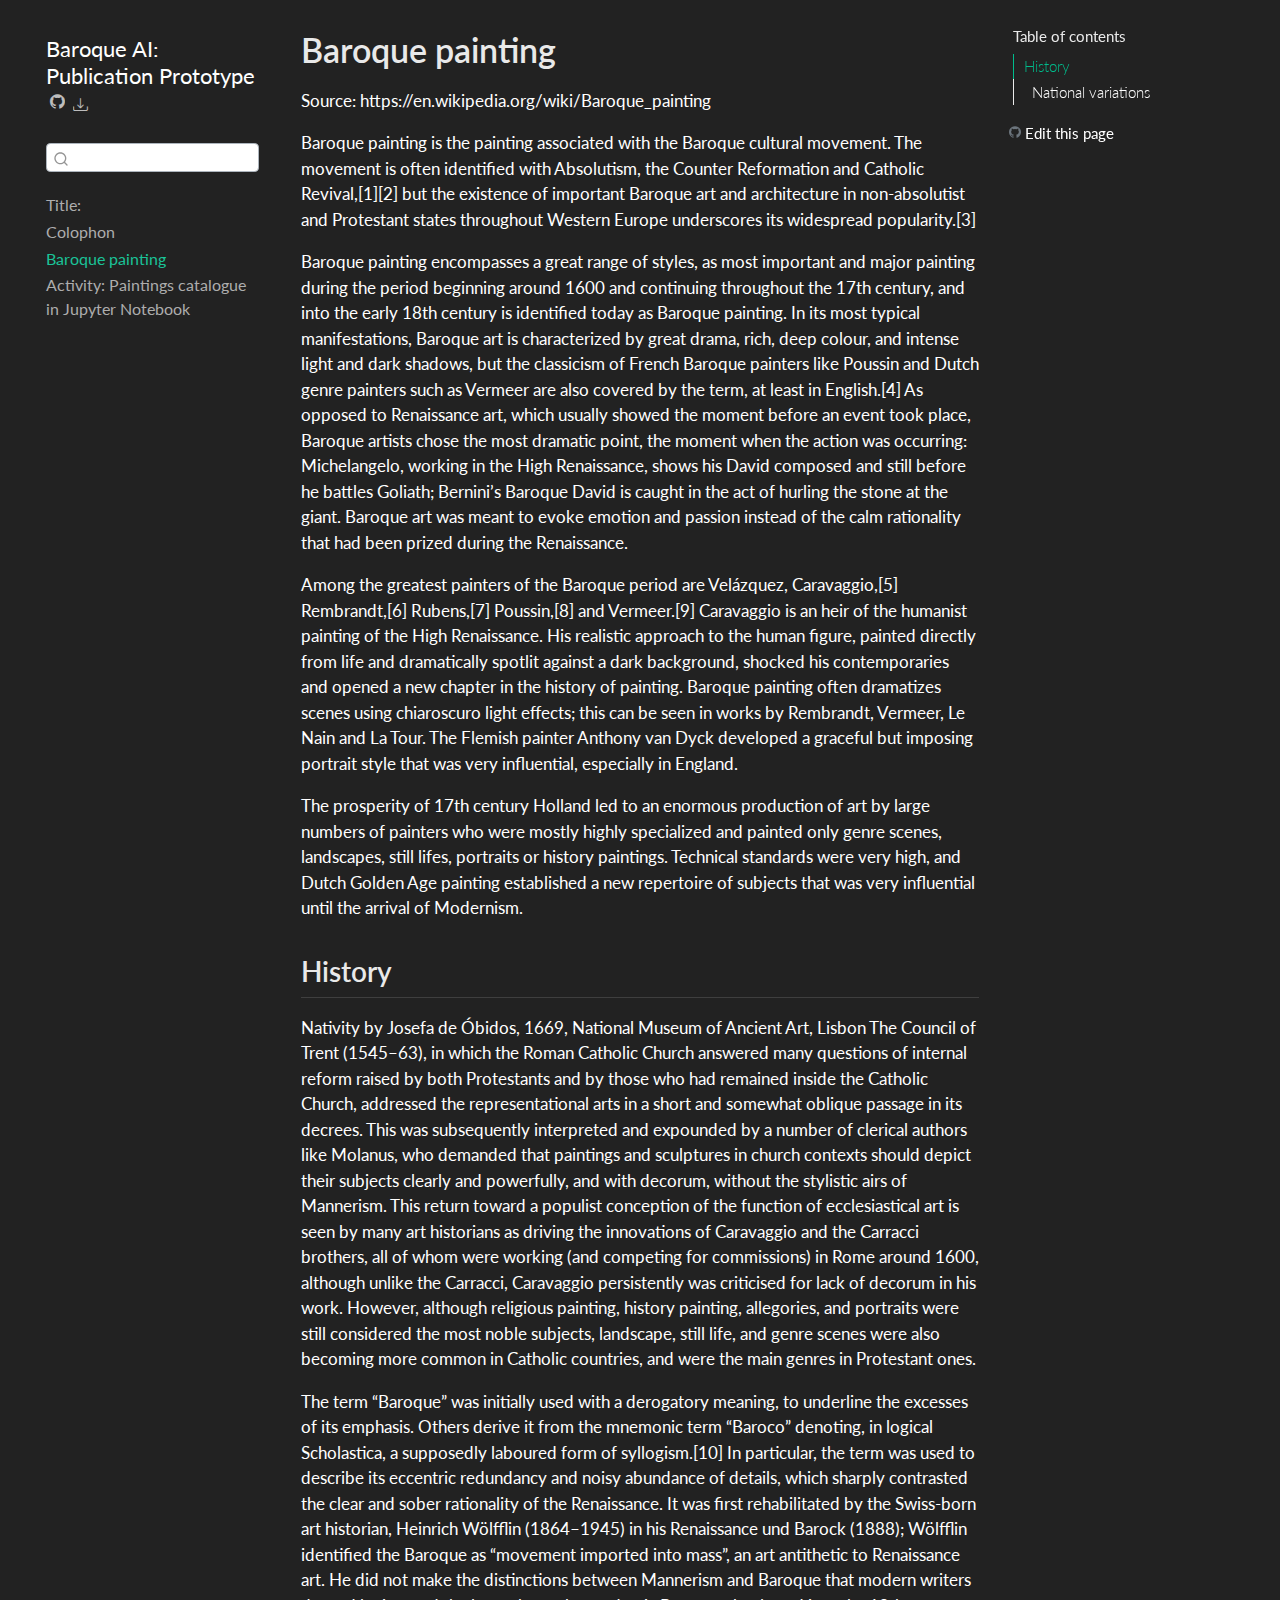
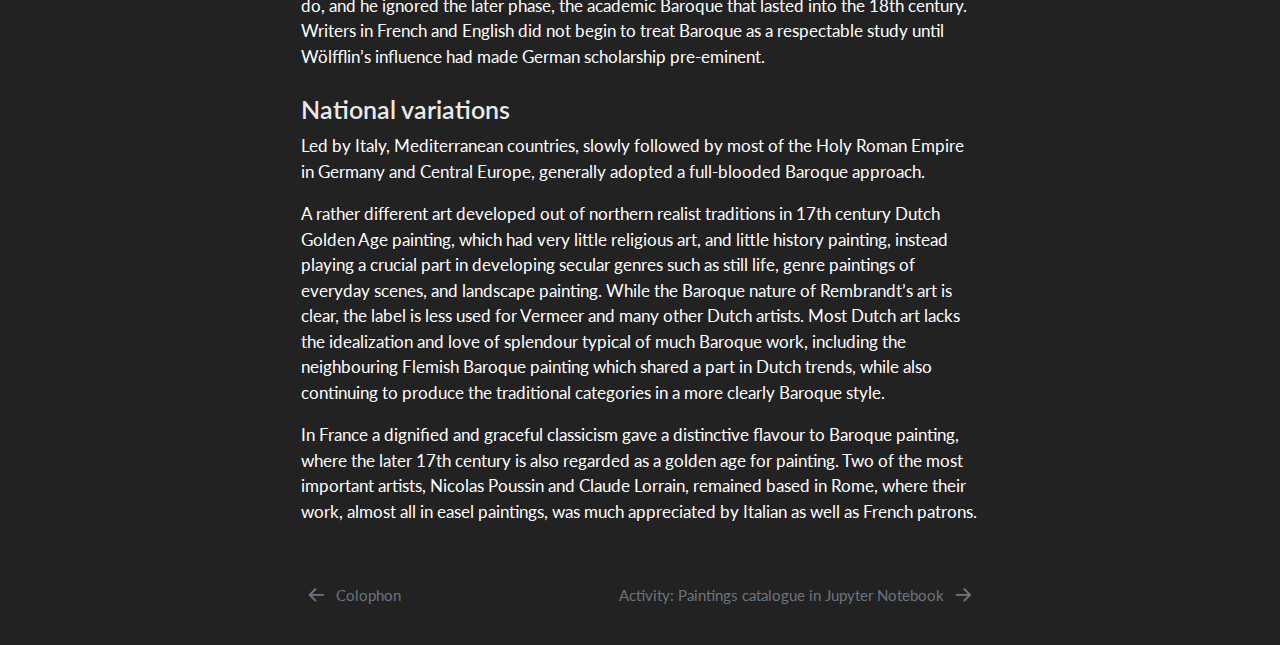
==== commit b23268fb: "spelling correction" ====
--- a/docs/collection003.html
+++ b/docs/collection003.html
@@ -2,12 +2,12 @@
 <html xmlns="http://www.w3.org/1999/xhtml" lang="en" xml:lang="en"><head>
 
 <meta charset="utf-8">
-<meta name="generator" content="quarto-1.3.287">
+<meta name="generator" content="quarto-1.3.450">
 
 <meta name="viewport" content="width=device-width, initial-scale=1.0, user-scalable=yes">
 
 
-<title>Objekte des Badisches Landesmuseums - Katalog: Historische Objekte des Badisches Landesmuseum</title>
+<title>Baroque AI: Publication Prototype - Baroque painting</title>
 <style>
 code{white-space: pre-wrap;}
 span.smallcaps{font-variant: small-caps;}
@@ -30,17 +30,17 @@
 <script src="site_libs/quarto-search/fuse.min.js"></script>
 <script src="site_libs/quarto-search/quarto-search.js"></script>
 <meta name="quarto:offset" content="./">
-<link href="./paintings_1tuku.html" rel="next">
+<link href="./paintings.html" rel="next">
 <link href="./colophon.html" rel="prev">
 <script src="site_libs/quarto-html/quarto.js"></script>
 <script src="site_libs/quarto-html/popper.min.js"></script>
 <script src="site_libs/quarto-html/tippy.umd.min.js"></script>
 <script src="site_libs/quarto-html/anchor.min.js"></script>
 <link href="site_libs/quarto-html/tippy.css" rel="stylesheet">
-<link href="site_libs/quarto-html/quarto-syntax-highlighting.css" rel="stylesheet" id="quarto-text-highlighting-styles">
+<link href="site_libs/quarto-html/quarto-syntax-highlighting-dark.css" rel="stylesheet" id="quarto-text-highlighting-styles">
 <script src="site_libs/bootstrap/bootstrap.min.js"></script>
 <link href="site_libs/bootstrap/bootstrap-icons.css" rel="stylesheet">
-<link href="site_libs/bootstrap/bootstrap.min.css" rel="stylesheet" id="quarto-bootstrap" data-mode="light">
+<link href="site_libs/bootstrap/bootstrap.min.css" rel="stylesheet" id="quarto-bootstrap" data-mode="dark">
 <script id="quarto-search-options" type="application/json">{
   "location": "sidebar",
   "copy-button": false,
@@ -57,7 +57,8 @@
     "search-more-matches-text": "more matches in this document",
     "search-clear-button-title": "Clear",
     "search-detached-cancel-button-title": "Cancel",
-    "search-submit-button-title": "Submit"
+    "search-submit-button-title": "Submit",
+    "search-label": "Search"
   }
 }</script>
 <script async="" src="https://hypothes.is/embed.js"></script>
@@ -74,10 +75,10 @@
       <button type="button" class="quarto-btn-toggle btn" data-bs-toggle="collapse" data-bs-target="#quarto-sidebar,#quarto-sidebar-glass" aria-controls="quarto-sidebar" aria-expanded="false" aria-label="Toggle sidebar navigation" onclick="if (window.quartoToggleHeadroom) { window.quartoToggleHeadroom(); }">
         <i class="bi bi-layout-text-sidebar-reverse"></i>
       </button>
-      <nav class="quarto-page-breadcrumbs" aria-label="breadcrumb"><ol class="breadcrumb"><li class="breadcrumb-item"><a href="./collection003.html"><span class="chapter-number">3</span>&nbsp; <span class="chapter-title">Katalog: Historische Objekte des Badisches Landesmuseum</span></a></li></ol></nav>
+      <nav class="quarto-page-breadcrumbs" aria-label="breadcrumb"><ol class="breadcrumb"><li class="breadcrumb-item"><a href="./collection003.html"><span class="chapter-title">Baroque painting</span></a></li></ol></nav>
       <a class="flex-grow-1" role="button" data-bs-toggle="collapse" data-bs-target="#quarto-sidebar,#quarto-sidebar-glass" aria-controls="quarto-sidebar" aria-expanded="false" aria-label="Toggle sidebar navigation" onclick="if (window.quartoToggleHeadroom) { window.quartoToggleHeadroom(); }">      
       </a>
-      <button type="button" class="btn quarto-search-button" aria-label="Search" onclick="window.quartoOpenSearch();">
+      <button type="button" class="btn quarto-search-button" aria-label="" onclick="window.quartoOpenSearch();">
         <i class="bi bi-search"></i>
       </button>
     </div>
@@ -89,26 +90,26 @@
   <nav id="quarto-sidebar" class="sidebar collapse collapse-horizontal sidebar-navigation floating overflow-auto">
     <div class="pt-lg-2 mt-2 text-left sidebar-header">
     <div class="sidebar-title mb-0 py-0">
-      <a href="./">Objekte des Badisches Landesmuseums</a> 
+      <a href="./">Baroque AI: Publication Prototype</a> 
         <div class="sidebar-tools-main">
-    <a href="https://github.com/mloran/catalogue-003" title="Source Code" class="quarto-navigation-tool px-1" aria-label="Source Code"><i class="bi bi-github"></i></a>
+    <a href="https://github.com/NFDI4Culture/catalogue-003" rel="" title="Source Code" class="quarto-navigation-tool px-1" aria-label="Source Code"><i class="bi bi-github"></i></a>
     <div class="dropdown">
       <a href="" title="Download" id="quarto-navigation-tool-dropdown-0" class="quarto-navigation-tool dropdown-toggle px-1" data-bs-toggle="dropdown" aria-expanded="false" aria-label="Download"><i class="bi bi-download"></i></a>
       <ul class="dropdown-menu" aria-labelledby="quarto-navigation-tool-dropdown-0">
           <li>
-            <a class="dropdown-item sidebar-tools-main-item" href="./Objekte-des-Badisches-Landesmuseums.pdf">
+            <a class="dropdown-item sidebar-tools-main-item" href="./Baroque-AI--Publication-Prototype.pdf">
               <i class="bi bi-bi-file-pdf pe-1"></i>
             Download PDF
             </a>
           </li>
           <li>
-            <a class="dropdown-item sidebar-tools-main-item" href="./Objekte-des-Badisches-Landesmuseums.docx">
+            <a class="dropdown-item sidebar-tools-main-item" href="./Baroque-AI--Publication-Prototype.docx">
               <i class="bi bi-bi-file-word pe-1"></i>
             Download Docx
             </a>
           </li>
           <li>
-            <a class="dropdown-item sidebar-tools-main-item" href="./Objekte-des-Badisches-Landesmuseums.epub">
+            <a class="dropdown-item sidebar-tools-main-item" href="./Baroque-AI--Publication-Prototype.epub">
               <i class="bi bi-bi-journal pe-1"></i>
             Download ePub
             </a>
@@ -127,22 +128,22 @@
     <ul class="list-unstyled mt-1">
         <li class="sidebar-item">
   <div class="sidebar-item-container"> 
-  <a href="./index.html" class="sidebar-item-text sidebar-link"><span class="chapter-title">Teil der Serie: Objekte des Badisches Landesmuseums</span></a>
+  <a href="./index.html" class="sidebar-item-text sidebar-link"><span class="chapter-title">Title:</span></a>
   </div>
 </li>
         <li class="sidebar-item">
   <div class="sidebar-item-container"> 
-  <a href="./colophon.html" class="sidebar-item-text sidebar-link"><span class="chapter-title">Kolophon</span></a>
+  <a href="./colophon.html" class="sidebar-item-text sidebar-link"><span class="chapter-title">Colophon</span></a>
   </div>
 </li>
         <li class="sidebar-item">
   <div class="sidebar-item-container"> 
-  <a href="./collection003.html" class="sidebar-item-text sidebar-link active"><span class="chapter-title">Katalog: Historische Objekte des Badisches Landesmuseum</span></a>
+  <a href="./collection003.html" class="sidebar-item-text sidebar-link active"><span class="chapter-title">Baroque painting</span></a>
   </div>
 </li>
         <li class="sidebar-item">
   <div class="sidebar-item-container"> 
-  <a href="./paintings_1tuku.html" class="sidebar-item-text sidebar-link"><span class="chapter-title">Historische Objekte des Badischen Landmuseums</span></a>
+  <a href="./paintings.html" class="sidebar-item-text sidebar-link"><span class="chapter-title">Activity: Paintings catalogue in Jupyter Notebook</span></a>
   </div>
 </li>
     </ul>
@@ -155,18 +156,19 @@
     <h2 id="toc-title">Table of contents</h2>
    
   <ul>
-  <li><a href="#part-of-the-series-austellungen-des-badisches-landesmuseum" id="toc-part-of-the-series-austellungen-des-badisches-landesmuseum" class="nav-link active" data-scroll-target="#part-of-the-series-austellungen-des-badisches-landesmuseum">Part of the series: Austellungen des Badisches Landesmuseum</a></li>
-  <li><a href="#author" id="toc-author" class="nav-link" data-scroll-target="#author">Author:</a></li>
-  <li><a href="#topic" id="toc-topic" class="nav-link" data-scroll-target="#topic">Topic</a></li>
+  <li><a href="#history" id="toc-history" class="nav-link active" data-scroll-target="#history">History</a>
+  <ul class="collapse">
+  <li><a href="#national-variations" id="toc-national-variations" class="nav-link" data-scroll-target="#national-variations">National variations</a></li>
+  </ul></li>
   </ul>
-<div class="toc-actions"><div><i class="bi bi-github"></i></div><div class="action-links"><p><a href="https://github.com/mloran/catalogue-003/edit/main/collection003.qmd" class="toc-action">Edit this page</a></p></div></div></nav>
+<div class="toc-actions"><div><i class="bi bi-github"></i></div><div class="action-links"><p><a href="https://github.com/NFDI4Culture/catalogue-003/edit/main/collection003.qmd" class="toc-action">Edit this page</a></p></div></div></nav>
     </div>
 <!-- main -->
 <main class="content" id="quarto-document-content">
 
 <header id="title-block-header" class="quarto-title-block default">
 <div class="quarto-title">
-<h1 class="title"><span class="chapter-title">Katalog: Historische Objekte des Badisches Landesmuseum</span></h1>
+<h1 class="title"><span class="chapter-title">Baroque painting</span></h1>
 </div>
 
 
@@ -181,36 +183,23 @@
 
 </header>
 
-<pre><code>Nextcloud Markdown document link: https://tib.eu/cloud/s/qBx8SbqiPBBedye </code></pre>
-<section id="part-of-the-series-austellungen-des-badisches-landesmuseum" class="level2">
-<h2 class="anchored" data-anchor-id="part-of-the-series-austellungen-des-badisches-landesmuseum">Part of the series: Austellungen des Badisches Landesmuseum</h2>
-<ul>
-<li>Class instructions and all links: <a href="https://nfdi4culture.github.io/class-ADA-CP-pipeline/" class="uri">https://nfdi4culture.github.io/class-ADA-CP-pipeline/</a></li>
-<li>Demo publication: <a href="https://nfdi4culture.github.io/catalogue-003/" class="uri">https://nfdi4culture.github.io/catalogue-003/</a></li>
-<li>Repo link: <a href="https://github.com/NFDI4Culture/catalogue-003" class="uri">https://github.com/NFDI4Culture/catalogue-003</a></li>
-</ul>
-<hr>
+<p>Source: https://en.wikipedia.org/wiki/Baroque_painting</p>
+<p>Baroque painting is the painting associated with the Baroque cultural movement. The movement is often identified with Absolutism, the Counter Reformation and Catholic Revival,[1][2] but the existence of important Baroque art and architecture in non-absolutist and Protestant states throughout Western Europe underscores its widespread popularity.[3]</p>
+<p>Baroque painting encompasses a great range of styles, as most important and major painting during the period beginning around 1600 and continuing throughout the 17th century, and into the early 18th century is identified today as Baroque painting. In its most typical manifestations, Baroque art is characterized by great drama, rich, deep colour, and intense light and dark shadows, but the classicism of French Baroque painters like Poussin and Dutch genre painters such as Vermeer are also covered by the term, at least in English.[4] As opposed to Renaissance art, which usually showed the moment before an event took place, Baroque artists chose the most dramatic point, the moment when the action was occurring: Michelangelo, working in the High Renaissance, shows his David composed and still before he battles Goliath; Bernini’s Baroque David is caught in the act of hurling the stone at the giant. Baroque art was meant to evoke emotion and passion instead of the calm rationality that had been prized during the Renaissance.</p>
+<p>Among the greatest painters of the Baroque period are Velázquez, Caravaggio,[5] Rembrandt,[6] Rubens,[7] Poussin,[8] and Vermeer.[9] Caravaggio is an heir of the humanist painting of the High Renaissance. His realistic approach to the human figure, painted directly from life and dramatically spotlit against a dark background, shocked his contemporaries and opened a new chapter in the history of painting. Baroque painting often dramatizes scenes using chiaroscuro light effects; this can be seen in works by Rembrandt, Vermeer, Le Nain and La Tour. The Flemish painter Anthony van Dyck developed a graceful but imposing portrait style that was very influential, especially in England.</p>
+<p>The prosperity of 17th century Holland led to an enormous production of art by large numbers of painters who were mostly highly specialized and painted only genre scenes, landscapes, still lifes, portraits or history paintings. Technical standards were very high, and Dutch Golden Age painting established a new repertoire of subjects that was very influential until the arrival of Modernism.</p>
+<section id="history" class="level2">
+<h2 class="anchored" data-anchor-id="history">History</h2>
+<p>Nativity by Josefa de Óbidos, 1669, National Museum of Ancient Art, Lisbon The Council of Trent (1545–63), in which the Roman Catholic Church answered many questions of internal reform raised by both Protestants and by those who had remained inside the Catholic Church, addressed the representational arts in a short and somewhat oblique passage in its decrees. This was subsequently interpreted and expounded by a number of clerical authors like Molanus, who demanded that paintings and sculptures in church contexts should depict their subjects clearly and powerfully, and with decorum, without the stylistic airs of Mannerism. This return toward a populist conception of the function of ecclesiastical art is seen by many art historians as driving the innovations of Caravaggio and the Carracci brothers, all of whom were working (and competing for commissions) in Rome around 1600, although unlike the Carracci, Caravaggio persistently was criticised for lack of decorum in his work. However, although religious painting, history painting, allegories, and portraits were still considered the most noble subjects, landscape, still life, and genre scenes were also becoming more common in Catholic countries, and were the main genres in Protestant ones.</p>
+<p>The term “Baroque” was initially used with a derogatory meaning, to underline the excesses of its emphasis. Others derive it from the mnemonic term “Baroco” denoting, in logical Scholastica, a supposedly laboured form of syllogism.[10] In particular, the term was used to describe its eccentric redundancy and noisy abundance of details, which sharply contrasted the clear and sober rationality of the Renaissance. It was first rehabilitated by the Swiss-born art historian, Heinrich Wölfflin (1864–1945) in his Renaissance und Barock (1888); Wölfflin identified the Baroque as “movement imported into mass”, an art antithetic to Renaissance art. He did not make the distinctions between Mannerism and Baroque that modern writers do, and he ignored the later phase, the academic Baroque that lasted into the 18th century. Writers in French and English did not begin to treat Baroque as a respectable study until Wölfflin’s influence had made German scholarship pre-eminent.</p>
+<section id="national-variations" class="level3">
+<h3 class="anchored" data-anchor-id="national-variations">National variations</h3>
+<p>Led by Italy, Mediterranean countries, slowly followed by most of the Holy Roman Empire in Germany and Central Europe, generally adopted a full-blooded Baroque approach.</p>
+<p>A rather different art developed out of northern realist traditions in 17th century Dutch Golden Age painting, which had very little religious art, and little history painting, instead playing a crucial part in developing secular genres such as still life, genre paintings of everyday scenes, and landscape painting. While the Baroque nature of Rembrandt’s art is clear, the label is less used for Vermeer and many other Dutch artists. Most Dutch art lacks the idealization and love of splendour typical of much Baroque work, including the neighbouring Flemish Baroque painting which shared a part in Dutch trends, while also continuing to produce the traditional categories in a more clearly Baroque style.</p>
+<p>In France a dignified and graceful classicism gave a distinctive flavour to Baroque painting, where the later 17th century is also regarded as a golden age for painting. Two of the most important artists, Nicolas Poussin and Claude Lorrain, remained based in Rome, where their work, almost all in easel paintings, was much appreciated by Italian as well as French patrons.</p>
+
+
 </section>
-<section id="author" class="level2">
-<h2 class="anchored" data-anchor-id="author">Author:</h2>
-<ul>
-<li>Memo Loran Tuku</li>
-</ul>
-</section>
-<section id="topic" class="level2">
-<h2 class="anchored" data-anchor-id="topic">Topic</h2>
-<p>Das Badische Landesmuseum ist ein bedeutendes Museum in Karlsruhe, Deutschland. Es hat eine lange Geschichte, die bis ins 19. Jahrhundert zurückreicht.</p>
-<p>Das Museum wurde ursprünglich im Jahr 1869 als Verein für vaterländische Altertümer gegründet. Ziel des Vereins war es, die reiche kulturelle Geschichte der Region Baden zu bewahren und der Öffentlichkeit zugänglich zu machen. In den ersten Jahren konzentrierte sich das Museum hauptsächlich auf archäologische Funde und Sammlungen.</p>
-<p>Im Jahr 1919 wurde das Museum in “Badisches Landesmuseum” umbenannt und erhielt den Status eines staatlichen Museums. In den folgenden Jahrzehnten wuchs die Sammlung des Museums kontinuierlich, da immer mehr historische Artefakte und kulturelle Schätze hinzugefügt wurden.</p>
-<p>Während des Zweiten Weltkriegs erlitt das Museum schwere Schäden durch Bombenangriffe. Viele der Exponate gingen verloren, aber glücklicherweise waren einige wertvolle Stücke zuvor ausgelagert worden und blieben erhalten. Nach dem Krieg begann der Wiederaufbau des Museums und die Restaurierung der verbliebenen Sammlungen.</p>
-<p>Im Jahr 1979 wurde das Badische Landesmuseum in ein neues Gebäude in Karlsruhe umgesiedelt. Das moderne Museum wurde speziell für die Präsentation der verschiedenen Sammlungen entworfen. Es beherbergt heute eine Vielzahl von Abteilungen und Ausstellungen, die sich mit Archäologie, Geschichte, Kunst und Kultur befassen.</p>
-<p>Die Sammlungen des Museums umfassen eine breite Palette von Objekten, darunter antike Artefakte, Gemälde, Skulpturen, Möbel, Schmuck, historische Dokumente und vieles mehr. Besucher können durch die verschiedenen Abteilungen des Museums gehen und die faszinierende Geschichte der Region Baden entdecken.</p>
-<p>Das Badische Landesmuseum hat im Laufe der Jahre eine führende Rolle in der Erforschung und Präsentation der Geschichte und Kultur von Baden eingenommen. Es ist nicht nur ein Ort des Lernens und der Forschung, sondern auch ein beliebtes kulturelles Ziel für Besucher aus der ganzen Welt.</p>
-<p>Mit seiner reichen Geschichte, seinen vielfältigen Sammlungen und seiner bedeutenden Rolle als Kulturinstitution ist das Badische Landesmuseum zu einem wichtigen Schauplatz für die Bewahrung und Präsentation des kulturellen Erbes von Baden geworden.</p>
-<p><a href="https://openai.com/blog/chatgpt" class="uri">https://openai.com/blog/chatgpt</a></p>
-<p><a href="https://www.perplexity.ai/" class="uri">https://www.perplexity.ai/</a></p>
-
-
 </section>
 
 </main> <!-- /main -->
@@ -450,12 +439,12 @@
 <nav class="page-navigation">
   <div class="nav-page nav-page-previous">
       <a href="./colophon.html" class="pagination-link">
-        <i class="bi bi-arrow-left-short"></i> <span class="nav-page-text"><span class="chapter-title">Kolophon</span></span>
+        <i class="bi bi-arrow-left-short"></i> <span class="nav-page-text"><span class="chapter-title">Colophon</span></span>
       </a>          
   </div>
   <div class="nav-page nav-page-next">
-      <a href="./paintings_1tuku.html" class="pagination-link">
-        <span class="nav-page-text"><span class="chapter-title">Historische Objekte des Badischen Landmuseums</span></span> <i class="bi bi-arrow-right-short"></i>
+      <a href="./paintings.html" class="pagination-link">
+        <span class="nav-page-text"><span class="chapter-title">Activity: Paintings catalogue in Jupyter Notebook</span></span> <i class="bi bi-arrow-right-short"></i>
       </a>
   </div>
 </nav>
--- a/docs/site_libs/quarto-html/quarto-syntax-highlighting-dark.css
+++ b/docs/site_libs/quarto-html/quarto-syntax-highlighting-dark.css
@@ -0,0 +1,189 @@
+/* quarto syntax highlight colors */
+:root {
+  --quarto-hl-al-color: #f07178;
+  --quarto-hl-an-color: #d4d0ab;
+  --quarto-hl-at-color: #00e0e0;
+  --quarto-hl-bn-color: #d4d0ab;
+  --quarto-hl-bu-color: #abe338;
+  --quarto-hl-ch-color: #abe338;
+  --quarto-hl-co-color: #f8f8f2;
+  --quarto-hl-cv-color: #ffd700;
+  --quarto-hl-cn-color: #ffd700;
+  --quarto-hl-cf-color: #ffa07a;
+  --quarto-hl-dt-color: #ffa07a;
+  --quarto-hl-dv-color: #d4d0ab;
+  --quarto-hl-do-color: #f8f8f2;
+  --quarto-hl-er-color: #f07178;
+  --quarto-hl-ex-color: #00e0e0;
+  --quarto-hl-fl-color: #d4d0ab;
+  --quarto-hl-fu-color: #ffa07a;
+  --quarto-hl-im-color: #abe338;
+  --quarto-hl-in-color: #d4d0ab;
+  --quarto-hl-kw-color: #ffa07a;
+  --quarto-hl-op-color: #ffa07a;
+  --quarto-hl-ot-color: #00e0e0;
+  --quarto-hl-pp-color: #dcc6e0;
+  --quarto-hl-re-color: #00e0e0;
+  --quarto-hl-sc-color: #abe338;
+  --quarto-hl-ss-color: #abe338;
+  --quarto-hl-st-color: #abe338;
+  --quarto-hl-va-color: #00e0e0;
+  --quarto-hl-vs-color: #abe338;
+  --quarto-hl-wa-color: #dcc6e0;
+}
+
+/* other quarto variables */
+:root {
+  --quarto-font-monospace: SFMono-Regular, Menlo, Monaco, Consolas, "Liberation Mono", "Courier New", monospace;
+}
+
+code span.al {
+  background-color: #2a0f15;
+  font-weight: bold;
+  color: #f07178;
+}
+
+code span.an {
+  color: #d4d0ab;
+}
+
+code span.at {
+  color: #00e0e0;
+}
+
+code span.bn {
+  color: #d4d0ab;
+}
+
+code span.bu {
+  color: #abe338;
+}
+
+code span.ch {
+  color: #abe338;
+}
+
+code span.co {
+  font-style: italic;
+  color: #f8f8f2;
+}
+
+code span.cv {
+  color: #ffd700;
+}
+
+code span.cn {
+  color: #ffd700;
+}
+
+code span.cf {
+  font-weight: bold;
+  color: #ffa07a;
+}
+
+code span.dt {
+  color: #ffa07a;
+}
+
+code span.dv {
+  color: #d4d0ab;
+}
+
+code span.do {
+  color: #f8f8f2;
+}
+
+code span.er {
+  color: #f07178;
+  text-decoration: underline;
+}
+
+code span.ex {
+  font-weight: bold;
+  color: #00e0e0;
+}
+
+code span.fl {
+  color: #d4d0ab;
+}
+
+code span.fu {
+  color: #ffa07a;
+}
+
+code span.im {
+  color: #abe338;
+}
+
+code span.in {
+  color: #d4d0ab;
+}
+
+code span.kw {
+  font-weight: bold;
+  color: #ffa07a;
+}
+
+pre > code.sourceCode > span {
+  color: #f8f8f2;
+}
+
+code span {
+  color: #f8f8f2;
+}
+
+code.sourceCode > span {
+  color: #f8f8f2;
+}
+
+div.sourceCode,
+div.sourceCode pre.sourceCode {
+  color: #f8f8f2;
+}
+
+code span.op {
+  color: #ffa07a;
+}
+
+code span.ot {
+  color: #00e0e0;
+}
+
+code span.pp {
+  color: #dcc6e0;
+}
+
+code span.re {
+  background-color: #f8f8f2;
+  color: #00e0e0;
+}
+
+code span.sc {
+  color: #abe338;
+}
+
+code span.ss {
+  color: #abe338;
+}
+
+code span.st {
+  color: #abe338;
+}
+
+code span.va {
+  color: #00e0e0;
+}
+
+code span.vs {
+  color: #abe338;
+}
+
+code span.wa {
+  color: #dcc6e0;
+}
+
+.prevent-inlining {
+  content: "</";
+}
+
+/*# sourceMappingURL=935a306eefa94366c21e1a970dddb765.css.map */
